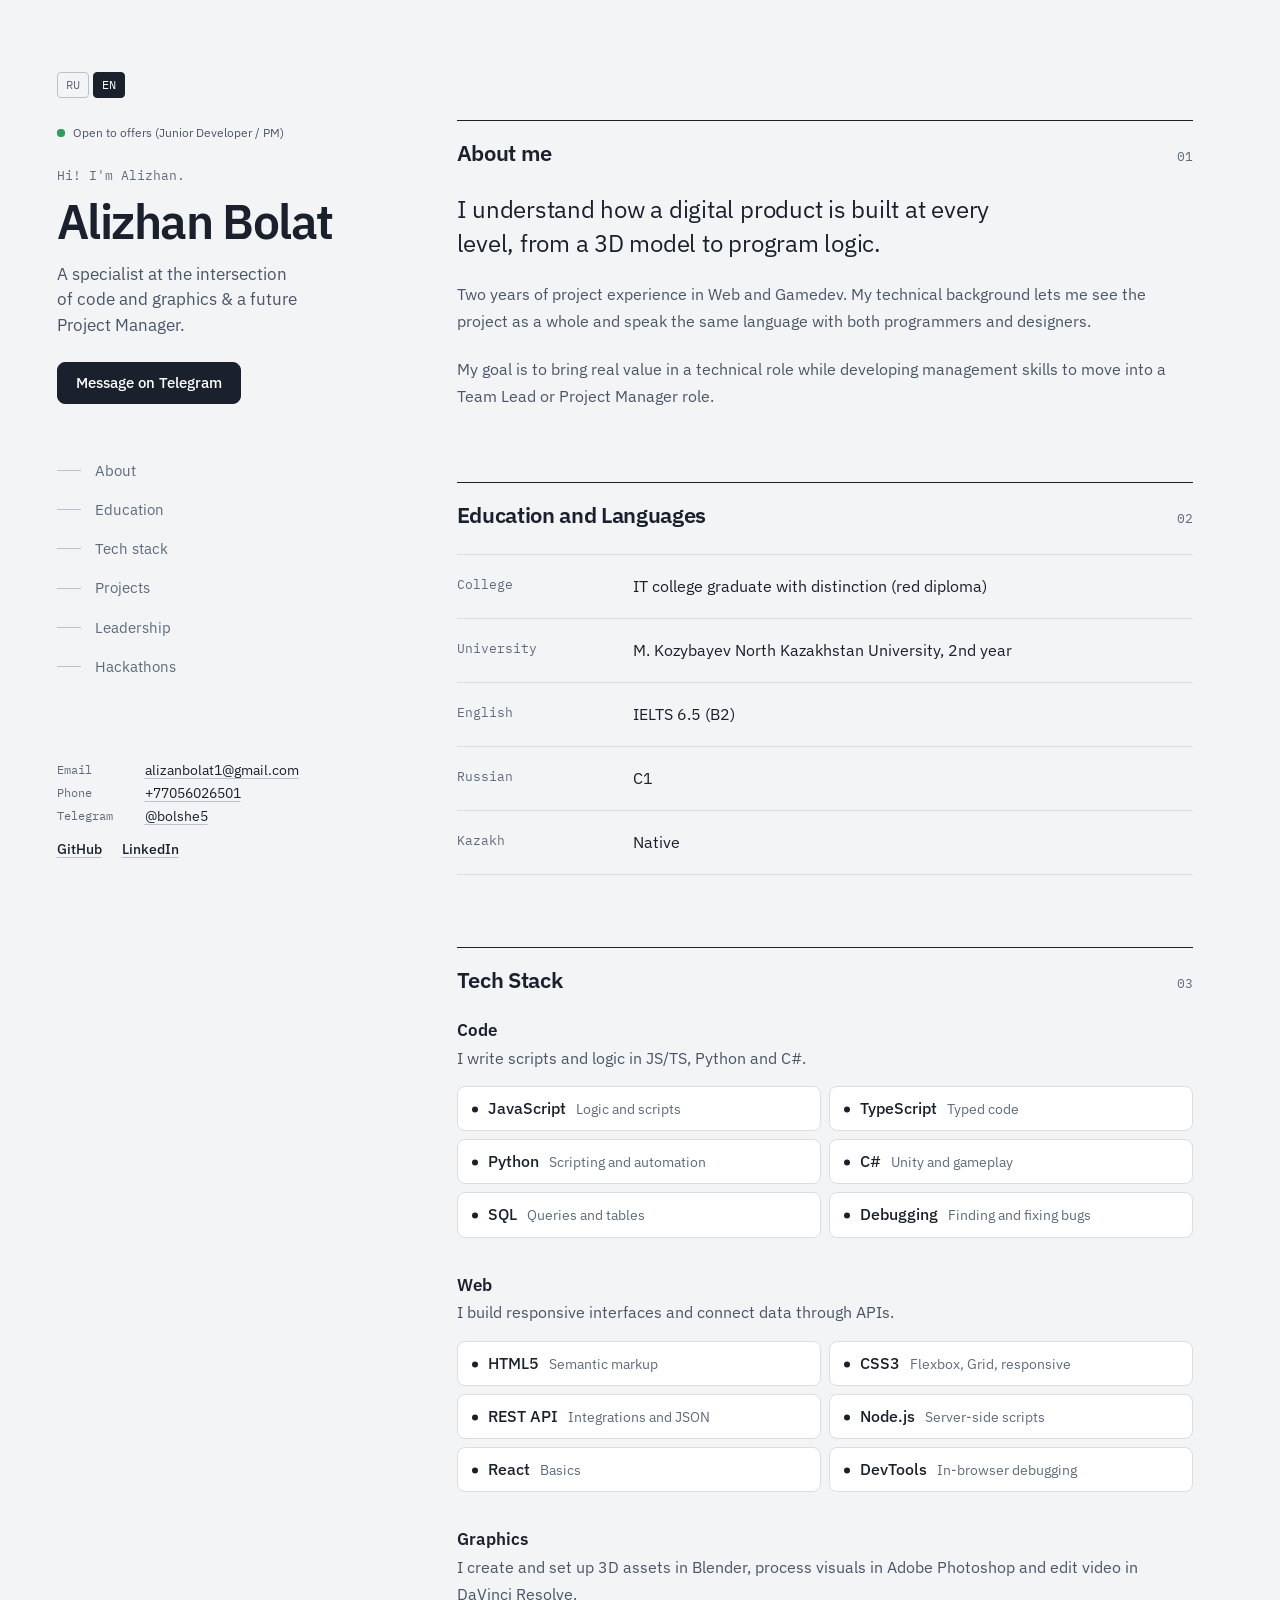
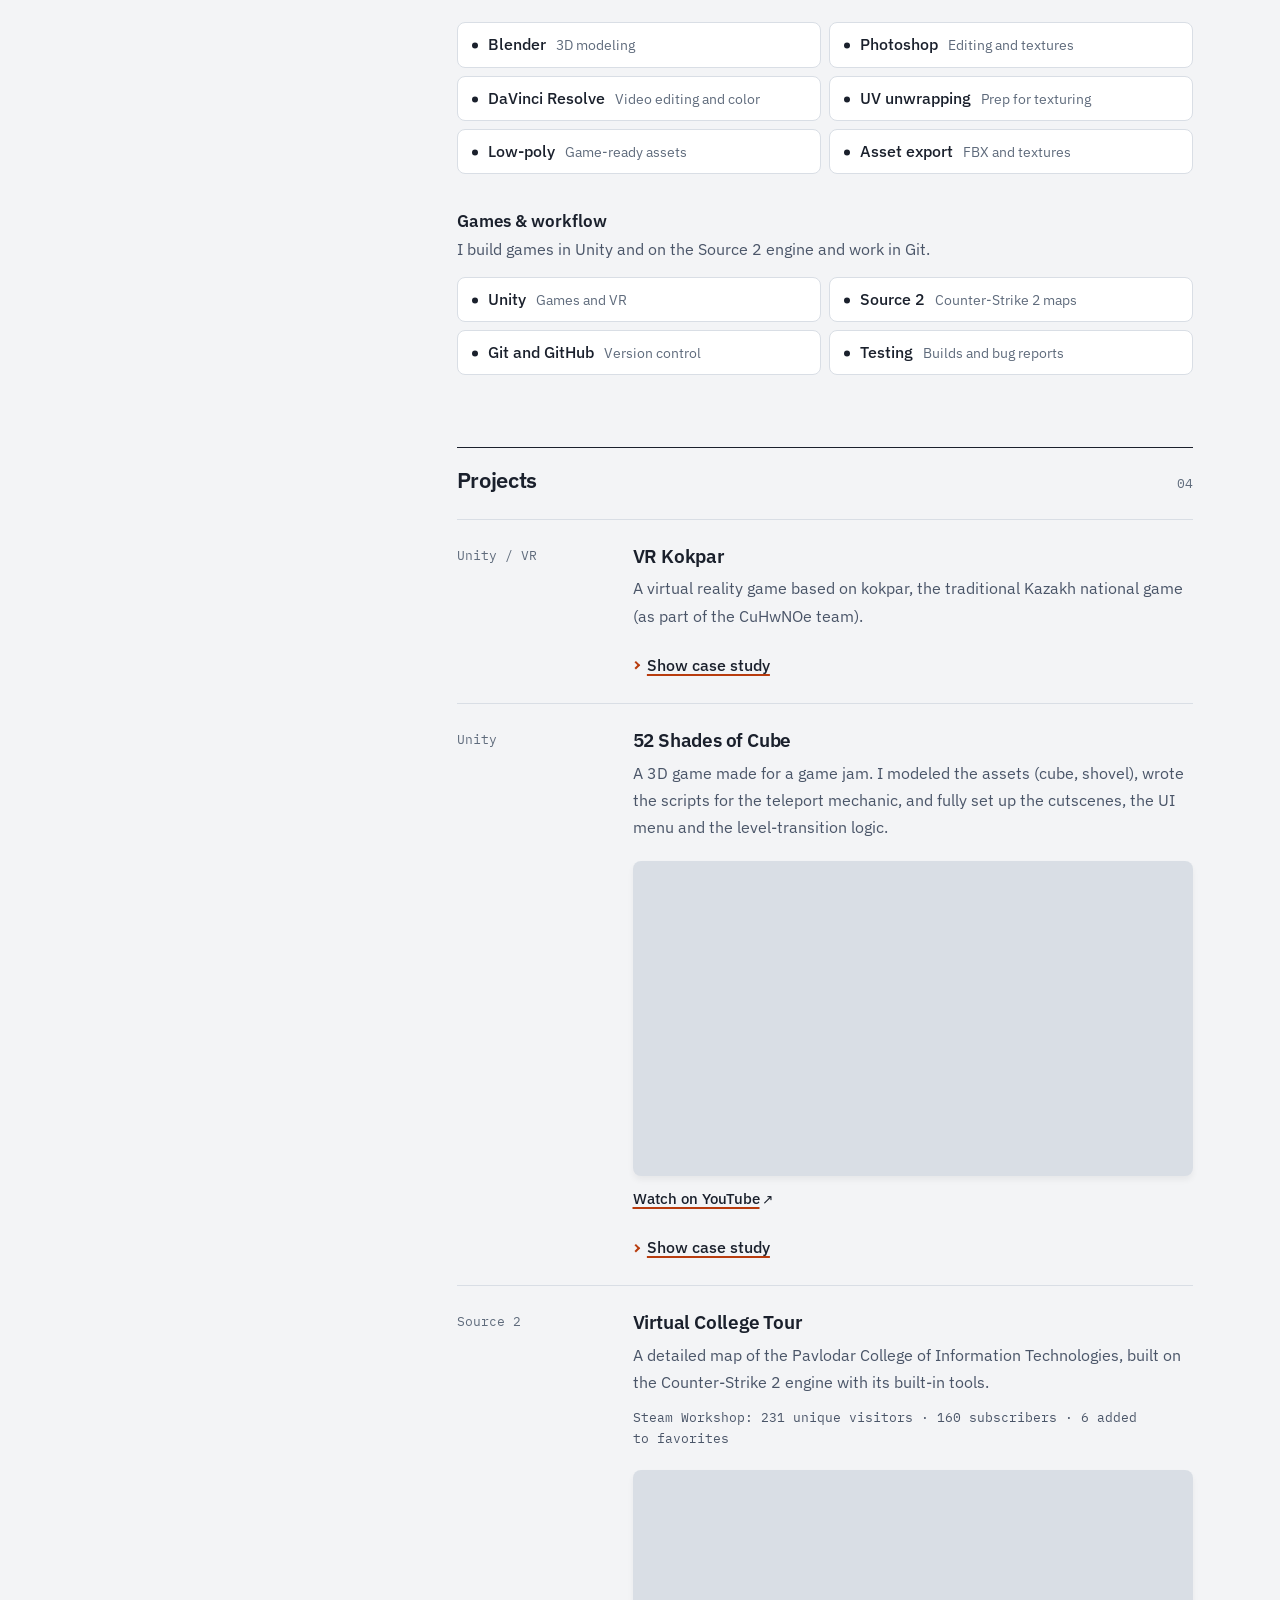
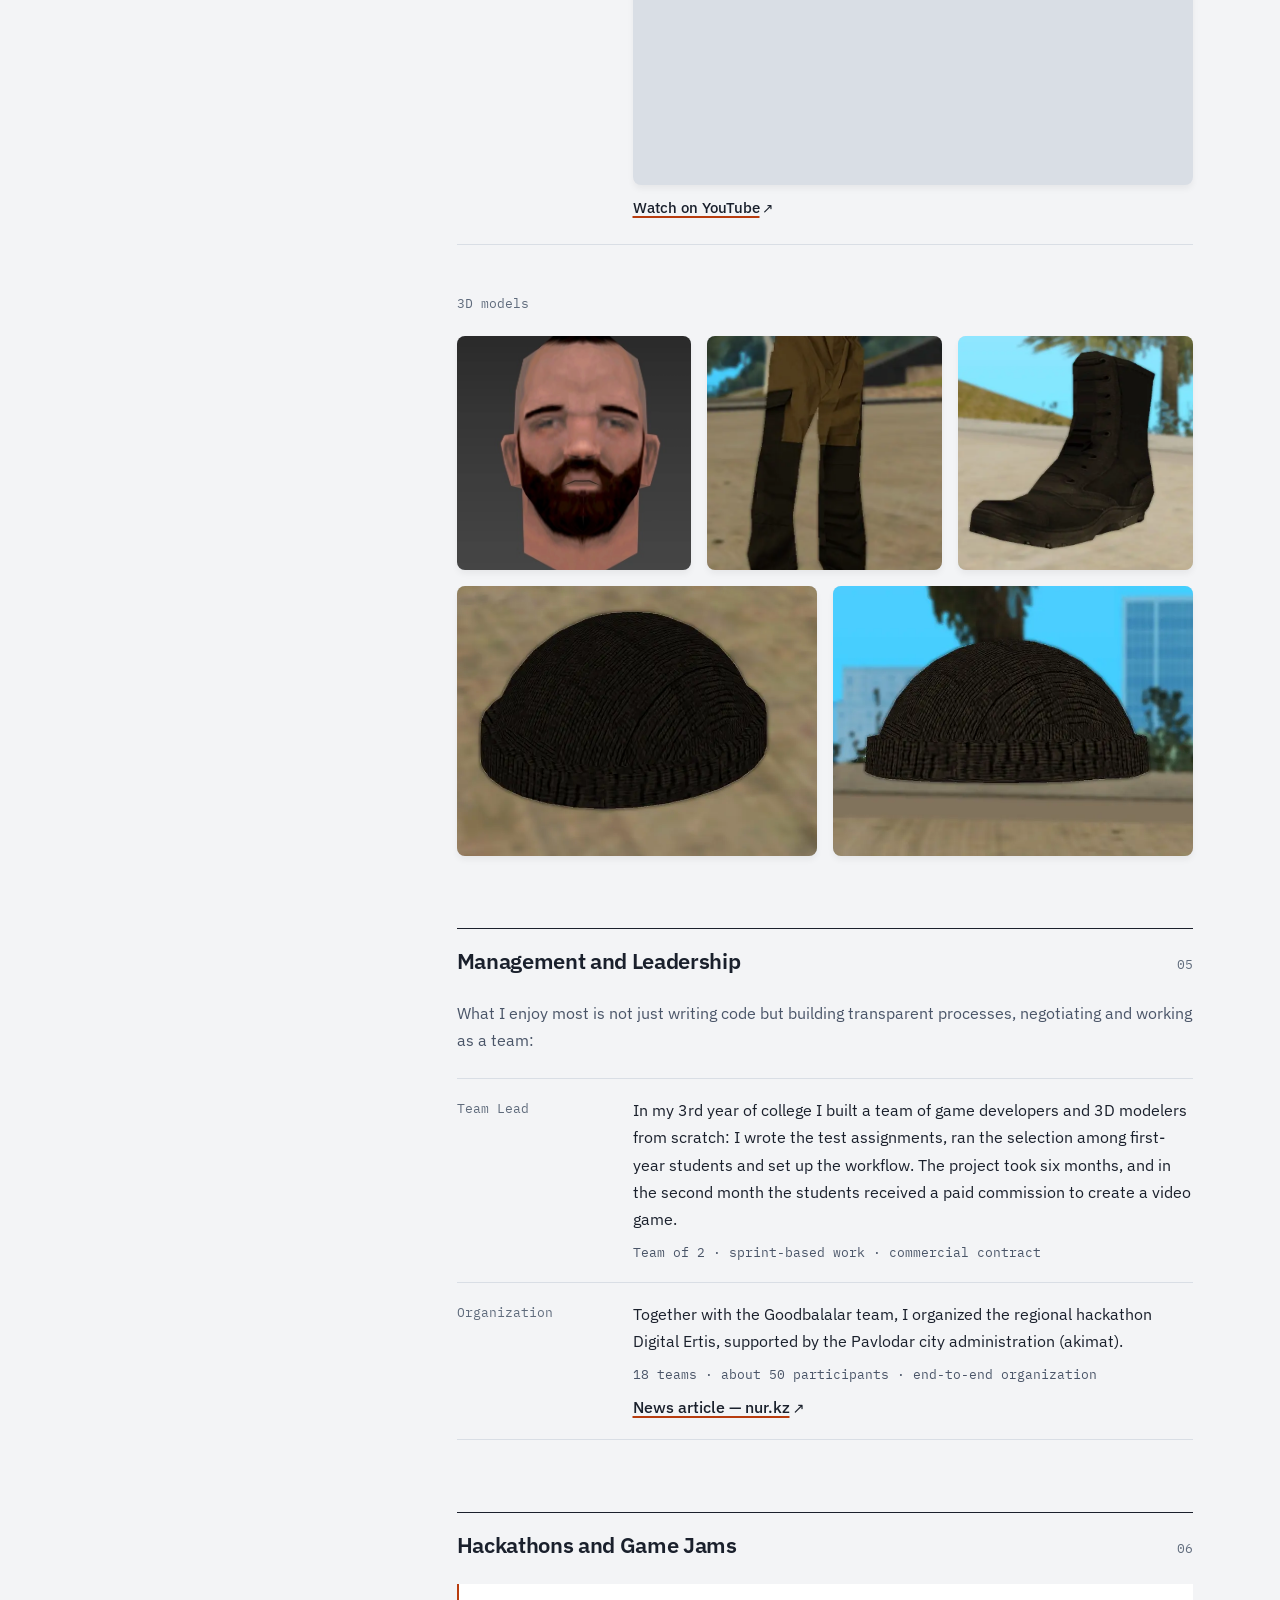
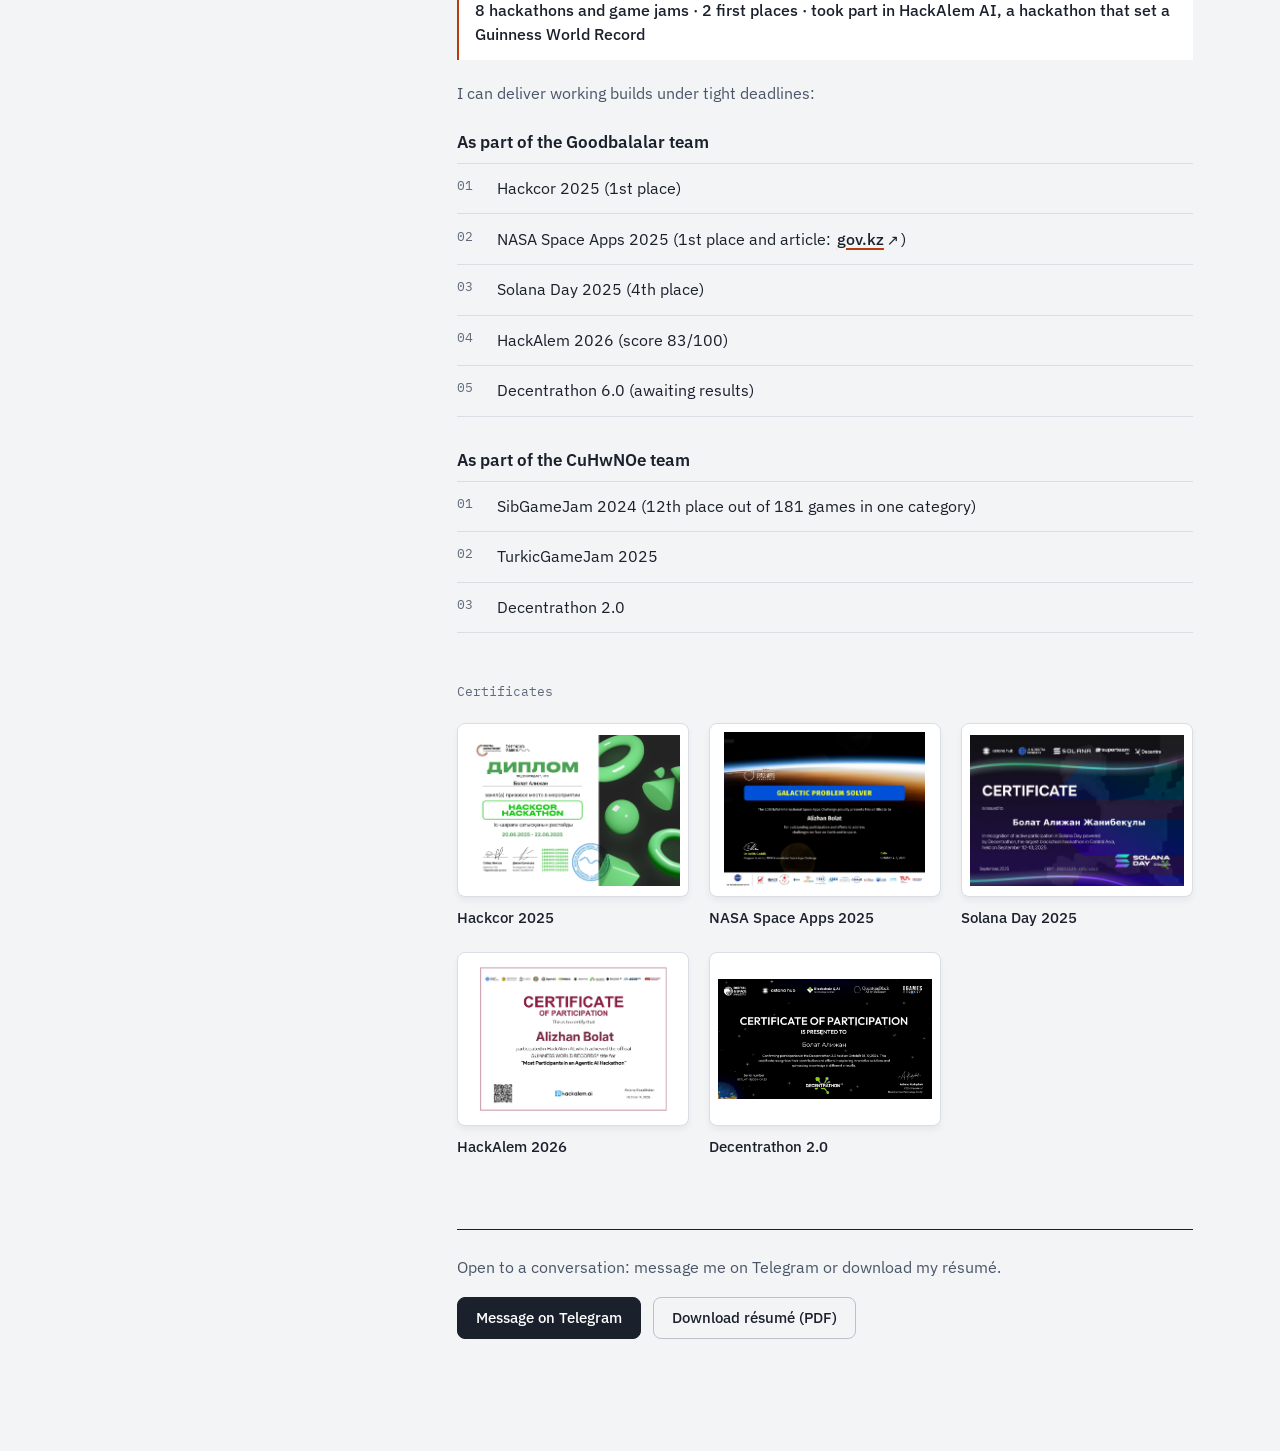
==== en/index.html @ 64586a0c "added english translation" ====
<!DOCTYPE html>
<html lang="en">
<head>
  <meta charset="utf-8">
  <meta name="viewport" content="width=device-width, initial-scale=1">
  <title>Alizhan Bolat — Portfolio</title>
  <meta name="description" content="Alizhan Bolat — a specialist at the intersection of code and graphics and a future Project Manager. Projects, hackathons, game jams and certificates.">
  <meta name="theme-color" content="#f3f4f6">
  <link rel="canonical" href="https://portfolio-bay-theta-29.vercel.app/en/">
  <link rel="alternate" hreflang="ru" href="https://portfolio-bay-theta-29.vercel.app/">
  <link rel="alternate" hreflang="en" href="https://portfolio-bay-theta-29.vercel.app/en/">
  <link rel="alternate" hreflang="x-default" href="https://portfolio-bay-theta-29.vercel.app/">

  <meta property="og:type" content="website">
  <meta property="og:locale" content="en_US">
  <meta property="og:locale:alternate" content="ru_RU">
  <meta property="og:url" content="https://portfolio-bay-theta-29.vercel.app/en/">
  <meta property="og:title" content="Alizhan Bolat — Portfolio">
  <meta property="og:description" content="A specialist at the intersection of code and graphics and a future Project Manager. Projects, hackathons, game jams.">
  <meta property="og:image" content="https://portfolio-bay-theta-29.vercel.app/og-en.png">
  <meta property="og:image:width" content="1200">
  <meta property="og:image:height" content="630">
  <meta property="og:image:alt" content="Alizhan Bolat — specialist at the intersection of code and graphics">
  <meta name="twitter:card" content="summary_large_image">
  <link rel="icon" href="../favicon.svg" type="image/svg+xml">
  <link rel="stylesheet" href="../vendor/glightbox.min.css">
  <link rel="stylesheet" href="../style.css">
</head>

<body>
  <a class="skip-link" href="#main">Skip to content</a>

  <div class="layout">
    <header class="side">
      <div class="side__top">
        <nav class="lang" aria-label="Язык / Language"><a href="../index.html" hreflang="ru" lang="ru">RU</a><a href="./index.html" hreflang="en" lang="en" aria-current="true">EN</a></nav>
        <p class="status"><span class="status__dot" aria-hidden="true"></span>Open to offers (Junior Developer / PM)</p>
        <p class="side__greeting">Hi! I'm Alizhan.</p>
        <h1 class="side__name">Alizhan Bolat</h1>
        <p class="side__role">A specialist at the intersection of code and graphics &amp; a future Project Manager.</p>
        <a class="btn side__cta" href="https://t.me/bolshe5" target="_blank" rel="noopener noreferrer">Message on Telegram</a>

        <nav class="nav" aria-label="Sections">
          <ul>
            <li><a href="#about">About</a></li>
            <li><a href="#education">Education</a></li>
            <li><a href="#skills">Tech stack</a></li>
            <li><a href="#projects">Projects</a></li>
            <li><a href="#leadership">Leadership</a></li>
            <li><a href="#events">Hackathons</a></li>
          </ul>
        </nav>
      </div>

      <address class="contacts">
        <p><span>Email</span><a href="mailto:alizanbolat1@gmail.com">alizanbolat1@gmail.com</a></p>
        <p><span>Phone</span><a href="tel:+77056026501">+77056026501</a></p>
        <p><span>Telegram</span><a href="https://t.me/bolshe5" target="_blank" rel="noopener noreferrer">@bolshe5</a></p>
        <p class="contacts__social"><a href="https://github.com/alizhan-bolat" target="_blank" rel="noopener noreferrer">GitHub</a><a href="https://www.linkedin.com/in/alizhan-bolat-077884333/" target="_blank" rel="noopener noreferrer">LinkedIn</a></p>
      </address>
    </header>

    <main class="main" id="main">

      <section class="section" id="about" aria-labelledby="about-title">
        <h2 class="section__title" id="about-title"><span>About me</span><span class="idx">01</span></h2>
        <p class="lead">I understand how a digital product is built at every level, from a 3D model to program logic.</p>
        <p class="prose">Two years of project experience in Web and Gamedev. My technical background lets me see the project as a whole and speak the same language with both programmers and designers.</p>
        <p class="prose">My goal is to bring real value in a technical role while developing management skills to move into a Team Lead or Project Manager role.</p>
      </section>

      <section class="section" id="education" aria-labelledby="education-title">
        <h2 class="section__title" id="education-title"><span>Education and Languages</span><span class="idx">02</span></h2>
        <dl class="facts">
          <div class="facts__row"><dt>College</dt><dd>IT college graduate with distinction (red diploma)</dd></div>
          <div class="facts__row"><dt>University</dt><dd>M. Kozybayev North Kazakhstan University, 2nd year</dd></div>
          <div class="facts__row"><dt>English</dt><dd>IELTS 6.5 (B2)</dd></div>
          <div class="facts__row"><dt>Russian</dt><dd>C1</dd></div>
          <div class="facts__row"><dt>Kazakh</dt><dd>Native</dd></div>
        </dl>
      </section>

      <section class="section" id="skills" aria-labelledby="skills-title">
        <h2 class="section__title" id="skills-title"><span>Tech Stack</span><span class="idx">03</span></h2>
        <div class="stack">
          <h3 class="stack__title">Code</h3>
          <p class="stack__summary">I write scripts and logic in JS/TS, Python and C#.</p>
          <ul class="stack__grid">
            <li><b>JavaScript</b><span>Logic and scripts</span></li>
            <li><b>TypeScript</b><span>Typed code</span></li>
            <li><b>Python</b><span>Scripting and automation</span></li>
            <li><b>C#</b><span>Unity and gameplay</span></li>
            <li><b>SQL</b><span>Queries and tables</span></li>
            <li><b>Debugging</b><span>Finding and fixing bugs</span></li>
          </ul>
        </div>
        <div class="stack">
          <h3 class="stack__title">Web</h3>
          <p class="stack__summary">I build responsive interfaces and connect data through APIs.</p>
          <ul class="stack__grid">
            <li><b>HTML5</b><span>Semantic markup</span></li>
            <li><b>CSS3</b><span>Flexbox, Grid, responsive</span></li>
            <li><b>REST API</b><span>Integrations and JSON</span></li>
            <li><b>Node.js</b><span>Server-side scripts</span></li>
            <li><b>React</b><span>Basics</span></li>
            <li><b>DevTools</b><span>In-browser debugging</span></li>
          </ul>
        </div>
        <div class="stack">
          <h3 class="stack__title">Graphics</h3>
          <p class="stack__summary">I create and set up 3D assets in Blender, process visuals in Adobe Photoshop and edit video in DaVinci Resolve.</p>
          <ul class="stack__grid">
            <li><b>Blender</b><span>3D modeling</span></li>
            <li><b>Photoshop</b><span>Editing and textures</span></li>
            <li><b>DaVinci Resolve</b><span>Video editing and color</span></li>
            <li><b>UV unwrapping</b><span>Prep for texturing</span></li>
            <li><b>Low-poly</b><span>Game-ready assets</span></li>
            <li><b>Asset export</b><span>FBX and textures</span></li>
          </ul>
        </div>
        <div class="stack">
          <h3 class="stack__title">Games &amp; workflow</h3>
          <p class="stack__summary">I build games in Unity and on the Source 2 engine and work in Git.</p>
          <ul class="stack__grid">
            <li><b>Unity</b><span>Games and VR</span></li>
            <li><b>Source 2</b><span>Counter-Strike 2 maps</span></li>
            <li><b>Git and GitHub</b><span>Version control</span></li>
            <li><b>Testing</b><span>Builds and bug reports</span></li>
          </ul>
        </div>
      </section>

      <section class="section" id="projects" aria-labelledby="projects-title">
        <h2 class="section__title" id="projects-title"><span>Projects</span><span class="idx">04</span></h2>
        <article class="project">
          <p class="project__meta">Unity / VR</p>
          <div class="project__body">
            <h3>VR Kokpar</h3>
            <p>A virtual reality game based on kokpar, the traditional Kazakh national game (as part of the CuHwNOe team).</p>
          <details class="case">
            <summary><span class="case__open">Show case study</span><span class="case__close">Hide case study</span></summary>
            <dl class="case__list">
            <div><dt>Task</dt><dd>Build a national game for VR headsets in one month, in time for the Nauryz holiday, to be presented to the regional governor (akim).</dd></div>
            <div><dt>My role</dt><dd>Modeling the horse and the player, animating objects, player controls, bug fixing.</dd></div>
            <div><dt>Stack</dt><dd>Unity, C#, Blender.</dd></div>
            <div><dt>Result</dt><dd>I gained new experience in modeling and animating animals. I completed my assigned tasks within two weeks and spent the remaining time fixing bugs and learning the VR engine.</dd></div>
            </dl>
          </details>
          </div>
        </article>
        <article class="project">
          <p class="project__meta">Unity</p>
          <div class="project__body">
            <h3>52 Shades of Cube</h3>
            <p>A 3D game made for a game jam. I modeled the assets (cube, shovel), wrote the scripts for the teleport mechanic, and fully set up the cutscenes, the UI menu and the level-transition logic.</p>
              <figure class="video">
                <div class="video__frame">
                  <iframe src="https://www.youtube.com/embed/7l_SUHpqm5k?rel=0&amp;modestbranding=1" title="52 Shades of Cube — project video" loading="lazy"
                          allow="accelerometer; encrypted-media; gyroscope; picture-in-picture"
                          referrerpolicy="strict-origin-when-cross-origin" allowfullscreen></iframe>
                  <div class="video__poster" aria-hidden="true"></div>
                </div>
                <figcaption><a class="ext" href="https://youtu.be/7l_SUHpqm5k" target="_blank" rel="noopener noreferrer">Watch on YouTube</a></figcaption>
              </figure>
          <details class="case">
            <summary><span class="case__open">Show case study</span><span class="case__close">Hide case study</span></summary>
            <dl class="case__list">
            <div><dt>Task</dt><dd>Make a game on the theme “Space” within 72 hours.</dd></div>
            <div><dt>My role</dt><dd>3D modeling, building the main menu, and implementing the level-transition mechanic.</dd></div>
            <div><dt>Stack</dt><dd>Unity, C#, Blender.</dd></div>
            <div><dt>Result</dt><dd>In 3 days we built an engaging puzzle game. All tasks were completed and the feedback was only positive.<span class="case__link"><a class="ext" href="https://itch.io/jam/sibgamejam-may-2024/rate/2701748" target="_blank" rel="noopener noreferrer">Game page on itch.io</a></span></dd></div>
            </dl>
          </details>
          </div>
        </article>
        <article class="project">
          <p class="project__meta">Source 2</p>
          <div class="project__body">
            <h3>Virtual College Tour</h3>
            <p>A detailed map of the Pavlodar College of Information Technologies, built on the Counter-Strike 2 engine with its built-in tools.</p>
            <p class="project__stat">Steam Workshop: 231 unique visitors · 160 subscribers · 6 added to favorites</p>
              <figure class="video">
                <div class="video__frame">
                  <iframe src="https://www.youtube.com/embed/lyVJgYj2Lig?rel=0&amp;modestbranding=1" title="Virtual College Tour — project video" loading="lazy"
                          allow="accelerometer; encrypted-media; gyroscope; picture-in-picture"
                          referrerpolicy="strict-origin-when-cross-origin" allowfullscreen></iframe>
                  <div class="video__poster" aria-hidden="true"></div>
                </div>
                <figcaption><a class="ext" href="https://youtu.be/lyVJgYj2Lig" target="_blank" rel="noopener noreferrer">Watch on YouTube</a></figcaption>
              </figure>
          </div>
        </article>

        <h3 class="subhead print-hide">3D models</h3>
        <ul class="gallery print-hide">
          <li class="gallery__item">
            <a class="glightbox" href="../images/screen1.webp" data-gallery="models" data-type="image"><img src="../images/screen1.webp" width="501" height="610" loading="lazy" decoding="async" alt="3D model: a bearded male head"></a>
          </li>
          <li class="gallery__item">
            <a class="glightbox" href="../images/screen2.webp" data-gallery="models" data-type="image"><img src="../images/screen2.webp" width="497" height="645" loading="lazy" decoding="async" alt="3D model: cargo trousers in brown and dark colors"></a>
          </li>
          <li class="gallery__item">
            <a class="glightbox" href="../images/screen3.webp" data-gallery="models" data-type="image"><img src="../images/screen3.webp" width="679" height="617" loading="lazy" decoding="async" alt="3D model: a tall lace-up boot"></a>
          </li>
          <li class="gallery__item">
            <a class="glightbox" href="../images/screen4.webp" data-gallery="models" data-type="image"><img src="../images/screen4.webp" width="764" height="535" loading="lazy" decoding="async" alt="3D model: a knitted cap, angled top view"></a>
          </li>
          <li class="gallery__item">
            <a class="glightbox" href="../images/screen5.webp" data-gallery="models" data-type="image"><img src="../images/screen5.webp" width="687" height="510" loading="lazy" decoding="async" alt="3D model: a knitted cap, front view"></a>
          </li>
        </ul>
      </section>

      <section class="section" id="leadership" aria-labelledby="leadership-title">
        <h2 class="section__title" id="leadership-title"><span>Management and Leadership</span><span class="idx">05</span></h2>
        <p class="prose prose--lead">What I enjoy most is not just writing code but building transparent processes, negotiating and working as a team:</p>
        <dl class="facts">
          <div class="facts__row"><dt>Team Lead</dt><dd>In my 3rd year of college I built a team of game developers and 3D modelers from scratch: I wrote the test assignments, ran the selection among first-year students and set up the workflow. The project took six months, and in the second month the students received a paid commission to create a video game.<span class="facts__stat">Team of 2 · sprint-based work · commercial contract</span></dd></div>
          <div class="facts__row"><dt>Organization</dt><dd>Together with the Goodbalalar team, I organized the regional hackathon Digital Ertis, supported by the Pavlodar city administration (akimat).<span class="facts__stat">18 teams · about 50 participants · end-to-end organization</span><span class="facts__link"><a class="ext" href="https://www.nur.kz/technologies/software/2332059-v-pavlodare-proshel-pervyy-gorodskoy-hakaton-digital-ertis/" target="_blank" rel="noopener noreferrer">News article — nur.kz</a></span></dd></div>
        </dl>
      </section>

      <section class="section" id="events" aria-labelledby="events-title">
        <h2 class="section__title" id="events-title"><span>Hackathons and Game Jams</span><span class="idx">06</span></h2>
        <p class="highlight">8 hackathons and game jams · 2 first places · took part in HackAlem AI, a hackathon that set a Guinness World Record</p>
        <p class="prose prose--lead">I can deliver working builds under tight deadlines:</p>
        <div class="group">
          <h3 class="group__title">As part of the Goodbalalar team</h3>
          <ol class="rows" role="list">
            <li>Hackcor 2025 (1st place)</li>
            <li>NASA Space Apps 2025 (1st place and article: <a class="ext" href="https://www.gov.kz/org/pavlodar-edu/press/news/details/1082759?lang=ru" target="_blank" rel="noopener noreferrer">gov.kz</a>)</li>
            <li>Solana Day 2025 (4th place)</li>
            <li>HackAlem 2026 (score 83/100)</li>
            <li>Decentrathon 6.0 (awaiting results)</li>
          </ol>
        </div>
        <div class="group">
          <h3 class="group__title">As part of the CuHwNOe team</h3>
          <ol class="rows" role="list">
            <li>SibGameJam 2024 (12th place out of 181 games in one category)</li>
            <li>TurkicGameJam 2025</li>
            <li>Decentrathon 2.0</li>
          </ol>
        </div>

        <h3 class="subhead print-hide">Certificates</h3>
        <ul class="certs print-hide">
          <li>
            <a class="cert glightbox" href="../certificates/hackcor-2025.webp" data-gallery="certs" data-type="image" data-title="Hackcor 2025" data-description='<a href="../certificates/hackcor-2025.pdf" target="_blank" rel="noopener">Open PDF</a>'>
              <img class="cert__thumb" src="../certificates/hackcor-2025.webp" width="1754" height="1240" loading="lazy" decoding="async" alt="Certificate: Hackcor 2025">
              <span class="cert__title">Hackcor 2025</span>
            </a>
          </li>
          <li>
            <a class="cert glightbox" href="../certificates/nasa-space-apps-2025.webp" data-gallery="certs" data-type="image" data-title="NASA Space Apps 2025" data-description='<a href="../certificates/nasa-space-apps-2025.pdf" target="_blank" rel="noopener">Open PDF</a>'>
              <img class="cert__thumb" src="../certificates/nasa-space-apps-2025.webp" width="1650" height="1275" loading="lazy" decoding="async" alt="Certificate: NASA Space Apps 2025">
              <span class="cert__title">NASA Space Apps 2025</span>
            </a>
          </li>
          <li>
            <a class="cert glightbox" href="../certificates/solana-day-2025.webp" data-gallery="certs" data-type="image" data-title="Solana Day 2025" data-description='<a href="../certificates/solana-day-2025.pdf" target="_blank" rel="noopener">Open PDF</a>'>
              <img class="cert__thumb" src="../certificates/solana-day-2025.webp" width="1754" height="1240" loading="lazy" decoding="async" alt="Certificate: Solana Day 2025">
              <span class="cert__title">Solana Day 2025</span>
            </a>
          </li>
          <li>
            <a class="cert glightbox" href="../certificates/hackalem-2026.webp" data-gallery="certs" data-type="image" data-title="HackAlem 2026" data-description='<a href="../certificates/hackalem-2026.pdf" target="_blank" rel="noopener">Open PDF</a>'>
              <img class="cert__thumb" src="../certificates/hackalem-2026.webp" width="1754" height="1356" loading="lazy" decoding="async" alt="Certificate: HackAlem 2026">
              <span class="cert__title">HackAlem 2026</span>
            </a>
          </li>
          <li>
            <a class="cert glightbox" href="../certificates/decentrathon-2-0.webp" data-gallery="certs" data-type="image" data-title="Decentrathon 2.0" data-description='<a href="../certificates/decentrathon-2-0.pdf" target="_blank" rel="noopener">Open PDF</a>'>
              <img class="cert__thumb" src="../certificates/decentrathon-2-0.webp" width="1500" height="844" loading="lazy" decoding="async" alt="Certificate: Decentrathon 2.0">
              <span class="cert__title">Decentrathon 2.0</span>
            </a>
          </li>
        </ul>
      </section>

      <footer class="footer">
        <p class="footer__text">Open to a conversation: message me on Telegram or download my résumé.</p>
        <div class="footer__actions">
          <a class="btn" href="https://t.me/bolshe5" target="_blank" rel="noopener noreferrer">Message on Telegram</a>
          <a class="btn btn--ghost" href="../Alizhan_Bolat_CV_EN.pdf" download="Alizhan_Bolat_CV_EN.pdf">Download résumé (PDF)</a>
        </div>
      </footer>
    </main>
  </div>
  <script src="../vendor/glightbox.min.js"></script>
  <script src="../js/main.js"></script>
</body>
</html>
---- style.css ----
/* ibm-plex-sans-latin-400-normal */
@font-face {
  font-family: 'IBM Plex Sans';
  font-style: normal;
  font-display: swap;
  font-weight: 400;
  src: url(./fonts/ibm-plex-sans-latin-400-normal.woff2) format('woff2');
  unicode-range: U+0000-00FF,U+0131,U+0152-0153,U+02BB-02BC,U+02C6,U+02DA,U+02DC,U+0304,U+0308,U+0329,U+2000-206F,U+20AC,U+2122,U+2191,U+2193,U+2212,U+2215,U+FEFF,U+FFFD;
}
/* ibm-plex-sans-cyrillic-400-normal */
@font-face {
  font-family: 'IBM Plex Sans';
  font-style: normal;
  font-display: swap;
  font-weight: 400;
  src: url(./fonts/ibm-plex-sans-cyrillic-400-normal.woff2) format('woff2');
  unicode-range: U+0301,U+0400-045F,U+0490-0491,U+04B0-04B1,U+2116;
}
/* ibm-plex-sans-latin-500-normal */
@font-face {
  font-family: 'IBM Plex Sans';
  font-style: normal;
  font-display: swap;
  font-weight: 500;
  src: url(./fonts/ibm-plex-sans-latin-500-normal.woff2) format('woff2');
  unicode-range: U+0000-00FF,U+0131,U+0152-0153,U+02BB-02BC,U+02C6,U+02DA,U+02DC,U+0304,U+0308,U+0329,U+2000-206F,U+20AC,U+2122,U+2191,U+2193,U+2212,U+2215,U+FEFF,U+FFFD;
}
/* ibm-plex-sans-cyrillic-500-normal */
@font-face {
  font-family: 'IBM Plex Sans';
  font-style: normal;
  font-display: swap;
  font-weight: 500;
  src: url(./fonts/ibm-plex-sans-cyrillic-500-normal.woff2) format('woff2');
  unicode-range: U+0301,U+0400-045F,U+0490-0491,U+04B0-04B1,U+2116;
}
/* ibm-plex-sans-latin-600-normal */
@font-face {
  font-family: 'IBM Plex Sans';
  font-style: normal;
  font-display: swap;
  font-weight: 600;
  src: url(./fonts/ibm-plex-sans-latin-600-normal.woff2) format('woff2');
  unicode-range: U+0000-00FF,U+0131,U+0152-0153,U+02BB-02BC,U+02C6,U+02DA,U+02DC,U+0304,U+0308,U+0329,U+2000-206F,U+20AC,U+2122,U+2191,U+2193,U+2212,U+2215,U+FEFF,U+FFFD;
}
/* ibm-plex-sans-cyrillic-600-normal */
@font-face {
  font-family: 'IBM Plex Sans';
  font-style: normal;
  font-display: swap;
  font-weight: 600;
  src: url(./fonts/ibm-plex-sans-cyrillic-600-normal.woff2) format('woff2');
  unicode-range: U+0301,U+0400-045F,U+0490-0491,U+04B0-04B1,U+2116;
}
/* ibm-plex-mono-latin-400-normal */
@font-face {
  font-family: 'IBM Plex Mono';
  font-style: normal;
  font-display: swap;
  font-weight: 400;
  src: url(./fonts/ibm-plex-mono-latin-400-normal.woff2) format('woff2');
  unicode-range: U+0000-00FF,U+0131,U+0152-0153,U+02BB-02BC,U+02C6,U+02DA,U+02DC,U+0304,U+0308,U+0329,U+2000-206F,U+20AC,U+2122,U+2191,U+2193,U+2212,U+2215,U+FEFF,U+FFFD;
}
/* ibm-plex-mono-cyrillic-400-normal */
@font-face {
  font-family: 'IBM Plex Mono';
  font-style: normal;
  font-display: swap;
  font-weight: 400;
  src: url(./fonts/ibm-plex-mono-cyrillic-400-normal.woff2) format('woff2');
  unicode-range: U+0301,U+0400-045F,U+0490-0491,U+04B0-04B1,U+2116;
}

/* ==========================================================================
   Портфолио — Алижан Болат
   1 Токены · 2 Reset · 3 База · 4 Каркас и сайдбар · 5 Секции · 6 Стек
   7 Проекты · 8 Галерея · 9 Хакатоны и сертификаты · 10 Лайтбокс (GLightbox) · 11 Доступность · 12 Статус, кнопки, кейсы, подвал · 13 Печать
   ========================================================================== */

/* 1. Токены */
:root {
  color-scheme: light;

  --bg: #f3f4f6;
  --surface: #ffffff;
  --text: #1a202c;
  --text-2: #4a5568;
  --text-3: #5f6b7c;
  --line: #d9dee5;
  --line-strong: #b9c1cc;
  --accent: #b83c0e;

  --sans: "IBM Plex Sans", system-ui, -apple-system, "Segoe UI", Roboto, Arial, sans-serif;
  --mono: "IBM Plex Mono", ui-monospace, "SF Mono", Menlo, Consolas, monospace;

  --radius: 8px;
  --shadow: 0 4px 6px rgba(0, 0, 0, 0.05);
  --gutter: clamp(1.25rem, 5vw, 3rem);
}

/* 2. Reset */
*, *::before, *::after { box-sizing: border-box; }
* { margin: 0; }
ul, ol, dl, dd { padding: 0; }
ul, ol { list-style: none; }
img, iframe { display: block; max-width: 100%; }
button { font: inherit; color: inherit; }

/* 3. База */
html { scroll-behavior: smooth; scroll-padding-top: 2rem; scrollbar-gutter: stable; -webkit-text-size-adjust: 100%; }

body {
  font-family: var(--sans);
  font-size: 1rem;
  line-height: 1.7;
  color: var(--text);
  background: var(--bg);
  -webkit-font-smoothing: antialiased;
}

h1, h2, h3 { text-wrap: balance; }
p { text-wrap: pretty; }

a {
  color: inherit;
  text-decoration: underline;
  text-decoration-color: var(--line-strong);
  text-decoration-thickness: 1px;
  text-underline-offset: 0.22em;
  transition: color 0.15s ease, text-decoration-color 0.15s ease;
}
a:hover { color: var(--accent); text-decoration-color: currentColor; }

::selection { background: rgba(184, 60, 14, 0.18); }

/* Ссылки на статьи и видео: заметные, без «плашек» */
.ext {
  font-weight: 500;
  text-decoration-color: var(--accent);
  text-decoration-thickness: 2px;
  text-underline-offset: 0.2em;
}
.ext::after {
  content: "\2197";
  content: "\2197" / "";
  display: inline-block;
  margin-left: 0.2em;
  font-size: 0.9em;
}
.rows .ext { margin-inline: 0.15em; }

/* 4. Каркас и сайдбар */
.layout { width: min(100%, 78rem); margin-inline: auto; padding-inline: var(--gutter); }

.side { padding-block: 3rem 1rem; }
.side__greeting { font-family: var(--mono); font-size: 0.8125rem; color: var(--text-3); }
.side__name {
  margin-top: 0.5rem;
  font-size: clamp(2.25rem, 1.5rem + 3vw, 3rem);
  font-weight: 600;
  line-height: 1.05;
  letter-spacing: -0.03em;
}
.side__role { max-width: 22rem; margin-top: 1rem; font-size: 1.0625rem; line-height: 1.5; color: var(--text-2); }

.nav { display: none; }

.contacts { margin-top: 1.75rem; font-style: normal; font-size: 0.875rem; line-height: 1.6; }
.contacts p { display: flex; gap: 0.75rem; }
.contacts span { flex: 0 0 4.75rem; font-family: var(--mono); font-size: 0.75rem; line-height: 1.9; color: var(--text-3); }
.contacts .contacts__social { gap: 1.25rem; margin-top: 0.625rem; }
.contacts__social a { font-weight: 500; }

@media (min-width: 64rem) {
  .layout { display: grid; grid-template-columns: 19rem minmax(0, 1fr); column-gap: 6rem; }

  .side {
    position: sticky;
    top: 0;
    display: flex;
    flex-direction: column;
    justify-content: space-between;
    height: 100svh;
    padding-block: 4.5rem 2.5rem;
  }
  .contacts { margin-top: 0; }

  .nav { display: block; margin-top: 3rem; }
  .nav ul { display: grid; gap: 0.25rem; }
  .nav a {
    display: inline-flex;
    align-items: center;
    gap: 0.875rem;
    padding-block: 0.25rem;
    font-size: 0.9375rem;
    color: var(--text-3);
    text-decoration: none;
  }
  .nav a::before {
    content: "";
    width: 1.5rem;
    height: 1px;
    background: var(--line-strong);
    transition: width 0.2s ease, background-color 0.2s ease;
  }
  .nav a:hover { color: var(--text); }
  .nav a:hover::before { width: 3rem; background: var(--text); }
}

/* 5. Секции */
.main { min-width: 0; max-width: 46rem; padding-block: 1rem 5rem; }
@media (min-width: 64rem) { .main { padding-block: 4.5rem 7rem; } }

.section { padding-top: 3rem; }
.section + .section { margin-top: 1.5rem; }

.section__title {
  display: flex;
  align-items: baseline;
  justify-content: space-between;
  gap: 1rem;
  margin-bottom: 1.5rem;
  padding-top: 1.125rem;
  border-top: 1px solid var(--text);
  font-size: 1.375rem;
  font-weight: 600;
  line-height: 1.3;
  letter-spacing: -0.015em;
}
.idx { font-family: var(--mono); font-size: 0.8125rem; font-weight: 400; color: var(--text-3); }

.lead { max-width: 36rem; font-size: clamp(1.25rem, 1.05rem + 0.8vw, 1.5rem); line-height: 1.45; letter-spacing: -0.01em; }
.prose { margin-top: 1.25rem; color: var(--text-2); }
.prose--lead { margin: 0 0 1.5rem; }

.facts { border-bottom: 1px solid var(--line); }
.facts__row { display: grid; gap: 0.25rem; padding-block: 1.125rem; border-top: 1px solid var(--line); }
.facts dt { font-family: var(--mono); font-size: 0.8125rem; line-height: 1.9; color: var(--text-3); }
.facts__link { display: block; margin-top: 0.5rem; }
@media (min-width: 40rem) {
  .facts__row { grid-template-columns: 9.5rem minmax(0, 1fr); column-gap: 1.5rem; }
}

.subhead { margin: 3rem 0 1.25rem; font-family: var(--mono); font-size: 0.8125rem; font-weight: 400; color: var(--text-3); }

/* 6. Технический стек: название + короткое описание */
.stack + .stack { margin-top: 2.25rem; }
.stack__title { font-size: 1.0625rem; font-weight: 600; line-height: 1.4; }
.stack__summary { margin: 0.125rem 0 0.875rem; color: var(--text-2); }

.stack__grid { display: grid; gap: 0.5rem; }
.stack__grid li {
  display: flex;
  align-items: baseline;
  gap: 0.625rem;
  min-width: 0;
  padding: 0.625rem 0.875rem;
  border: 1px solid var(--line);
  border-radius: var(--radius);
  background: var(--surface);
  line-height: 1.45;
}
.stack__grid li::before {
  content: "";
  flex: none;
  width: 0.375rem;
  height: 0.375rem;
  border-radius: 50%;
  background: var(--text);
  transform: translateY(-0.1em);
}
.stack__grid b { font-weight: 500; white-space: nowrap; }
.stack__grid span { min-width: 0; font-size: 0.875rem; color: var(--text-3); }
@media (min-width: 40rem) { .stack__grid { grid-template-columns: repeat(2, minmax(0, 1fr)); } }

/* 7. Проекты */
.project { display: grid; gap: 0.375rem; padding-block: 1.5rem; border-top: 1px solid var(--line); }
.project:last-of-type { border-bottom: 1px solid var(--line); }
.project__meta { font-family: var(--mono); font-size: 0.8125rem; line-height: 1.9; color: var(--text-3); }
.project__body h3 { font-size: 1.1875rem; font-weight: 600; line-height: 1.35; letter-spacing: -0.01em; }
.project__body p { margin-top: 0.375rem; color: var(--text-2); }
@media (min-width: 40rem) {
  .project { grid-template-columns: 9.5rem minmax(0, 1fr); column-gap: 1.5rem; }
}

.video { margin-top: 1.25rem; }
.video__frame {
  position: relative;
  aspect-ratio: 16 / 9;
  overflow: hidden;
  border-radius: var(--radius);
  background: var(--line);
  box-shadow: var(--shadow);
}
.video__frame iframe { position: absolute; inset: 0; width: 100%; height: 100%; border: 0; }
.video figcaption { margin-top: 0.625rem; font-size: 0.9375rem; }

/* 8. Галерея 3D-моделей: mobile first, на десктопе 3 + 2 */
.gallery { display: grid; grid-template-columns: repeat(2, minmax(0, 1fr)); gap: 0.75rem; }
.gallery__item { aspect-ratio: 1 / 1; overflow: hidden; border-radius: var(--radius); background: var(--line); box-shadow: var(--shadow); }
.gallery__item:nth-child(n + 3) { grid-column: 1 / -1; aspect-ratio: 4 / 3; }
.gallery__item a { display: block; width: 100%; height: 100%; cursor: zoom-in; }
.gallery__item img { width: 100%; height: 100%; object-fit: cover; border-radius: inherit; transition: transform 0.4s ease; }
.gallery__item a:hover img { transform: scale(1.025); }

@media (min-width: 40rem) {
  .gallery { grid-template-columns: repeat(6, minmax(0, 1fr)); gap: 1rem; }
  .gallery__item:nth-child(-n + 3) { grid-column: span 2; aspect-ratio: 1 / 1; }
  .gallery__item:nth-child(n + 4) { grid-column: span 3; aspect-ratio: 4 / 3; }
}

/* 9. Хакатоны и сертификаты */
.group + .group { margin-top: 2rem; }
.group__title { margin-bottom: 0.5rem; font-size: 1.0625rem; font-weight: 600; line-height: 1.4; }

.rows { counter-reset: row; border-bottom: 1px solid var(--line); }
.rows li { position: relative; padding: 0.7rem 0 0.7rem 2.5rem; border-top: 1px solid var(--line); counter-increment: row; }
.rows li::before {
  content: counter(row, decimal-leading-zero);
  position: absolute;
  left: 0;
  font-family: var(--mono);
  font-size: 0.8125rem;
  color: var(--text-3);
}

.certs { display: grid; grid-template-columns: repeat(auto-fill, minmax(min(100%, 13.5rem), 1fr)); gap: 1.5rem 1.25rem; }
.cert { display: block; text-decoration: none; cursor: zoom-in; }
.cert__thumb {
  width: 100%;
  height: auto; /* перебивает атрибут height, иначе aspect-ratio не сработает */
  aspect-ratio: 4 / 3;
  object-fit: contain;
  padding: 0.5rem;
  border: 1px solid var(--line);
  border-radius: var(--radius);
  background: var(--surface);
  box-shadow: var(--shadow);
  transition: border-color 0.15s ease;
}
.cert:hover .cert__thumb { border-color: var(--line-strong); }
.cert__title { display: block; margin-top: 0.625rem; font-size: 0.9375rem; font-weight: 500; line-height: 1.4; }
.cert:hover .cert__title { color: var(--accent); }

/* 10. Лайтбокс: GLightbox (MIT, лежит в /vendor), подгон под стиль сайта */
.goverlay { background: #12161d; }
.glightbox-container .gslide-title,
.glightbox-container .gslide-desc,
.glightbox-container .gdesc-inner { font-family: var(--sans) !important; }
.glightbox-clean .gslide-title { font-size: 1rem; font-weight: 600; }
.glightbox-clean .gslide-desc a { color: var(--text); font-weight: 500; text-decoration-color: var(--accent); text-decoration-thickness: 2px; }

/* 11. Доступность */
.skip-link {
  position: absolute;
  top: -4rem;
  left: 1rem;
  z-index: 10;
  padding: 0.5rem 0.875rem;
  border-radius: var(--radius);
  background: var(--text);
  color: var(--bg);
  font-size: 0.9rem;
  text-decoration: none;
}
.skip-link:focus { top: 1rem; color: var(--bg); }

:focus-visible { outline: 2px solid var(--accent); outline-offset: 3px; border-radius: 2px; }

@media (prefers-reduced-motion: reduce) {
  html { scroll-behavior: auto; }
  *, *::before, *::after { transition-duration: 0.01ms !important; }
}


/* 12. Статус, кнопки, кейсы, подвал */
.lang { display: flex; gap: 0.25rem; margin-bottom: 1.25rem; font-family: var(--mono); font-size: 0.75rem; line-height: 1; }
.lang a { padding: 0.375rem 0.5rem; border: 1px solid var(--line-strong); border-radius: 4px; color: var(--text-3); text-decoration: none; }
.lang a:hover { border-color: var(--text); color: var(--text); }
.lang a[aria-current] { border-color: var(--text); background: var(--text); color: #fff; pointer-events: none; }
.status { display: inline-flex; align-items: center; gap: 0.5rem; margin-bottom: 1.5rem; font-size: 0.75rem; line-height: 1.4; color: var(--text-2); }
.status__dot { position: relative; flex: none; width: 0.5rem; height: 0.5rem; border-radius: 50%; background: #2f9e5c; }
.status__dot::after {
  content: "";
  position: absolute;
  inset: 0;
  border-radius: 50%;
  background: inherit;
  opacity: 0.6;
  animation: pulse 2s ease-out infinite;
}
@keyframes pulse { to { transform: scale(3.2); opacity: 0; } }

.btn {
  display: inline-flex;
  align-items: center;
  padding: 0.625rem 1.125rem;
  border: 1px solid var(--text);
  border-radius: var(--radius);
  background: var(--text);
  color: #fff;
  font-size: 0.9375rem;
  font-weight: 500;
  line-height: 1.3;
  text-decoration: none;
  transition: background-color 0.15s ease, border-color 0.15s ease, color 0.15s ease;
}
.btn:hover { background: #2d3748; border-color: #2d3748; color: #fff; }
.btn--ghost { background: transparent; color: var(--text); border-color: var(--line-strong); }
.btn--ghost:hover { background: transparent; border-color: var(--text); color: var(--text); }
.side__cta { margin-top: 1.5rem; }

.facts__stat { display: block; margin-top: 0.625rem; font-family: var(--mono); font-size: 0.8125rem; line-height: 1.6; color: var(--text-2); }
.project__stat { font-family: var(--mono); font-size: 0.8125rem; line-height: 1.6; color: var(--text-2); }
.project__body .project__stat { margin-top: 0.75rem; }

.case { margin-top: 1.25rem; }
.case summary {
  display: inline-flex;
  align-items: center;
  gap: 0.5rem;
  font-weight: 500;
  cursor: pointer;
  list-style: none;
  text-decoration: underline;
  text-decoration-color: var(--accent);
  text-decoration-thickness: 2px;
  text-underline-offset: 0.2em;
}
.case summary::-webkit-details-marker { display: none; }
.case summary::before {
  content: "";
  width: 0.4rem;
  height: 0.4rem;
  border-right: 2px solid var(--accent);
  border-bottom: 2px solid var(--accent);
  transform: rotate(-45deg);
  transition: transform 0.2s ease;
}
.case[open] summary::before { transform: rotate(45deg); }
.case summary:hover { color: var(--accent); }
.case__close, .case[open] .case__open { display: none; }
.case[open] .case__close { display: inline; }
.case__list { margin-top: 1rem; border-bottom: 1px solid var(--line); }
.case__list > div { display: grid; gap: 0.125rem; padding-block: 0.875rem; border-top: 1px solid var(--line); }
.case__list dt { font-family: var(--mono); font-size: 0.8125rem; line-height: 1.8; color: var(--text-3); }
.case__list dd { color: var(--text-2); }
.case__link { display: block; margin-top: 0.5rem; }
@media (min-width: 40rem) {
  .case__list > div { grid-template-columns: 7rem minmax(0, 1fr); column-gap: 1.25rem; }
}

.highlight { margin-bottom: 1.25rem; padding: 0.875rem 1rem; border-left: 2px solid var(--accent); background: var(--surface); font-weight: 500; line-height: 1.5; }

.footer { margin-top: 4.5rem; padding-top: 1.5rem; border-top: 1px solid var(--text); }
.footer__text { color: var(--text-2); }
.footer__actions { display: flex; flex-wrap: wrap; gap: 0.75rem; margin-top: 1rem; }

@media (min-width: 64rem) and (max-height: 52rem) {
  .side { padding-block: 2rem 1.5rem; }
  .nav { margin-top: 1.75rem; }
  .side__name { font-size: 2.5rem; }
  .side__cta { margin-top: 1.125rem; }
  .status { margin-bottom: 1rem; }
}

@media (prefers-reduced-motion: reduce) {
  .status__dot::after { animation: none; opacity: 0; }
}

.video__poster { display: none; }

/* 13. Печать и PDF: iframe скрыт, вместо него заглушка с кнопкой Play */
@media print {
  @page { size: A4; margin: 14mm; }

  html { scroll-behavior: auto; }
  body { background: #fff; font-size: 10.5pt; line-height: 1.5; }
  .skip-link, .nav, .lang, .status, .btn, .footer, .glightbox-container, .print-hide, .case summary { display: none !important; }

  .layout { display: block; width: 100%; padding: 0; }
  .side { position: static; display: block; height: auto; padding: 0 0 0.5rem; }
  .side__name { font-size: 2.25rem; }
  .contacts { margin-top: 1rem; }
  .contacts .contacts__social { flex-direction: column; gap: 0.125rem; }
  .contacts__social a::after { content: " " attr(href); font-weight: 400; color: var(--text-3); }
  .main { max-width: none; padding: 0; }
  .section { padding-top: 1.25rem; break-inside: auto; }
  .section__title { break-after: avoid; }
  .project, .facts__row, .stack, .group, .rows li, .highlight { break-inside: avoid; }

  .video { max-width: 17rem; break-inside: avoid; }
  .video__frame { box-shadow: none; }
  .video__frame iframe { display: none; }
  .video__poster {
    position: absolute;
    inset: 0;
    display: flex;
    align-items: center;
    justify-content: center;
    background: #1a202c;
    -webkit-print-color-adjust: exact;
    print-color-adjust: exact;
  }
  .video__poster::before {
    content: "";
    width: 3rem;
    height: 3rem;
    border-radius: 50%;
    background: #fff;
    -webkit-print-color-adjust: exact;
    print-color-adjust: exact;
  }
  .video__poster::after {
    content: "";
    position: absolute;
    left: 50%;
    top: 50%;
    border-style: solid;
    border-width: 0.6rem 0 0.6rem 1rem;
    border-color: transparent transparent transparent #1a202c;
    transform: translate(-35%, -50%);
  }

  details::details-content { content-visibility: visible; display: block; height: auto; }

  a { text-decoration: none; }
  .ext::after { content: " (" attr(href) ")"; margin-left: 0; font-size: 0.85em; font-weight: 400; color: var(--text-3); }
  .stack__grid { grid-template-columns: repeat(3, minmax(0, 1fr)); gap: 0.3rem; }
  .stack__grid li { padding: 0.35rem 0.6rem; box-shadow: none; font-size: 9.5pt; }
  .stack__grid span { font-size: 8.5pt; }
  .stack + .stack { margin-top: 0.9rem; }
  .stack__summary { margin-bottom: 0.5rem; }

  body { font-size: 10pt; line-height: 1.45; }
  .section { padding-top: 0.9rem; }
  .section + .section { margin-top: 0.4rem; }
  .section__title { margin-bottom: 0.75rem; padding-top: 0.6rem; font-size: 1.15rem; }
  .facts__row { padding-block: 0.5rem; }
  .project { padding-block: 0.75rem; }
  .lead { font-size: 1.1rem; }
  .prose { margin-top: 0.6rem; }
  .rows li { padding-block: 0.4rem; }
  .highlight { margin-bottom: 0.75rem; padding: 0.5rem 0.75rem; }
  .case { margin-top: 0.6rem; }
  .case__list > div { padding-block: 0.4rem; }
  .group + .group { margin-top: 1rem; }
  .video { max-width: 14rem; margin-top: 0.75rem; }
}
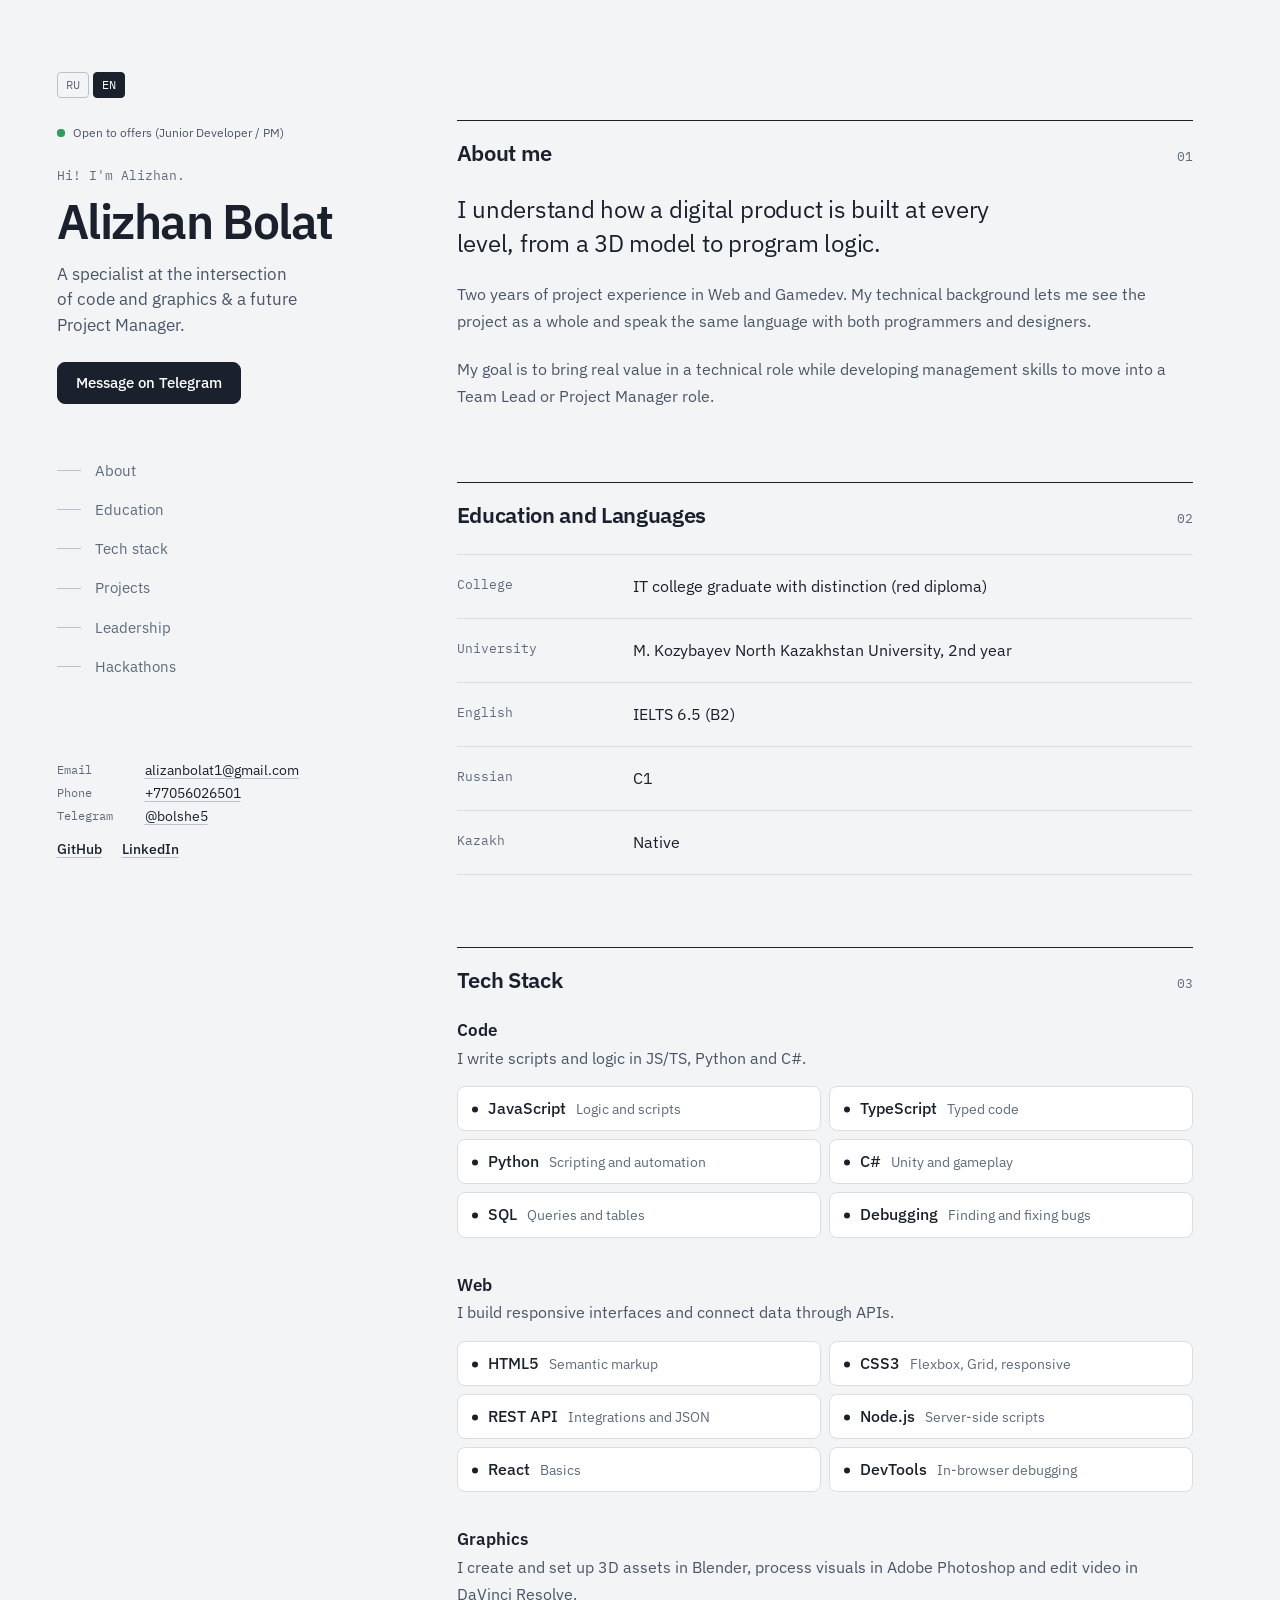
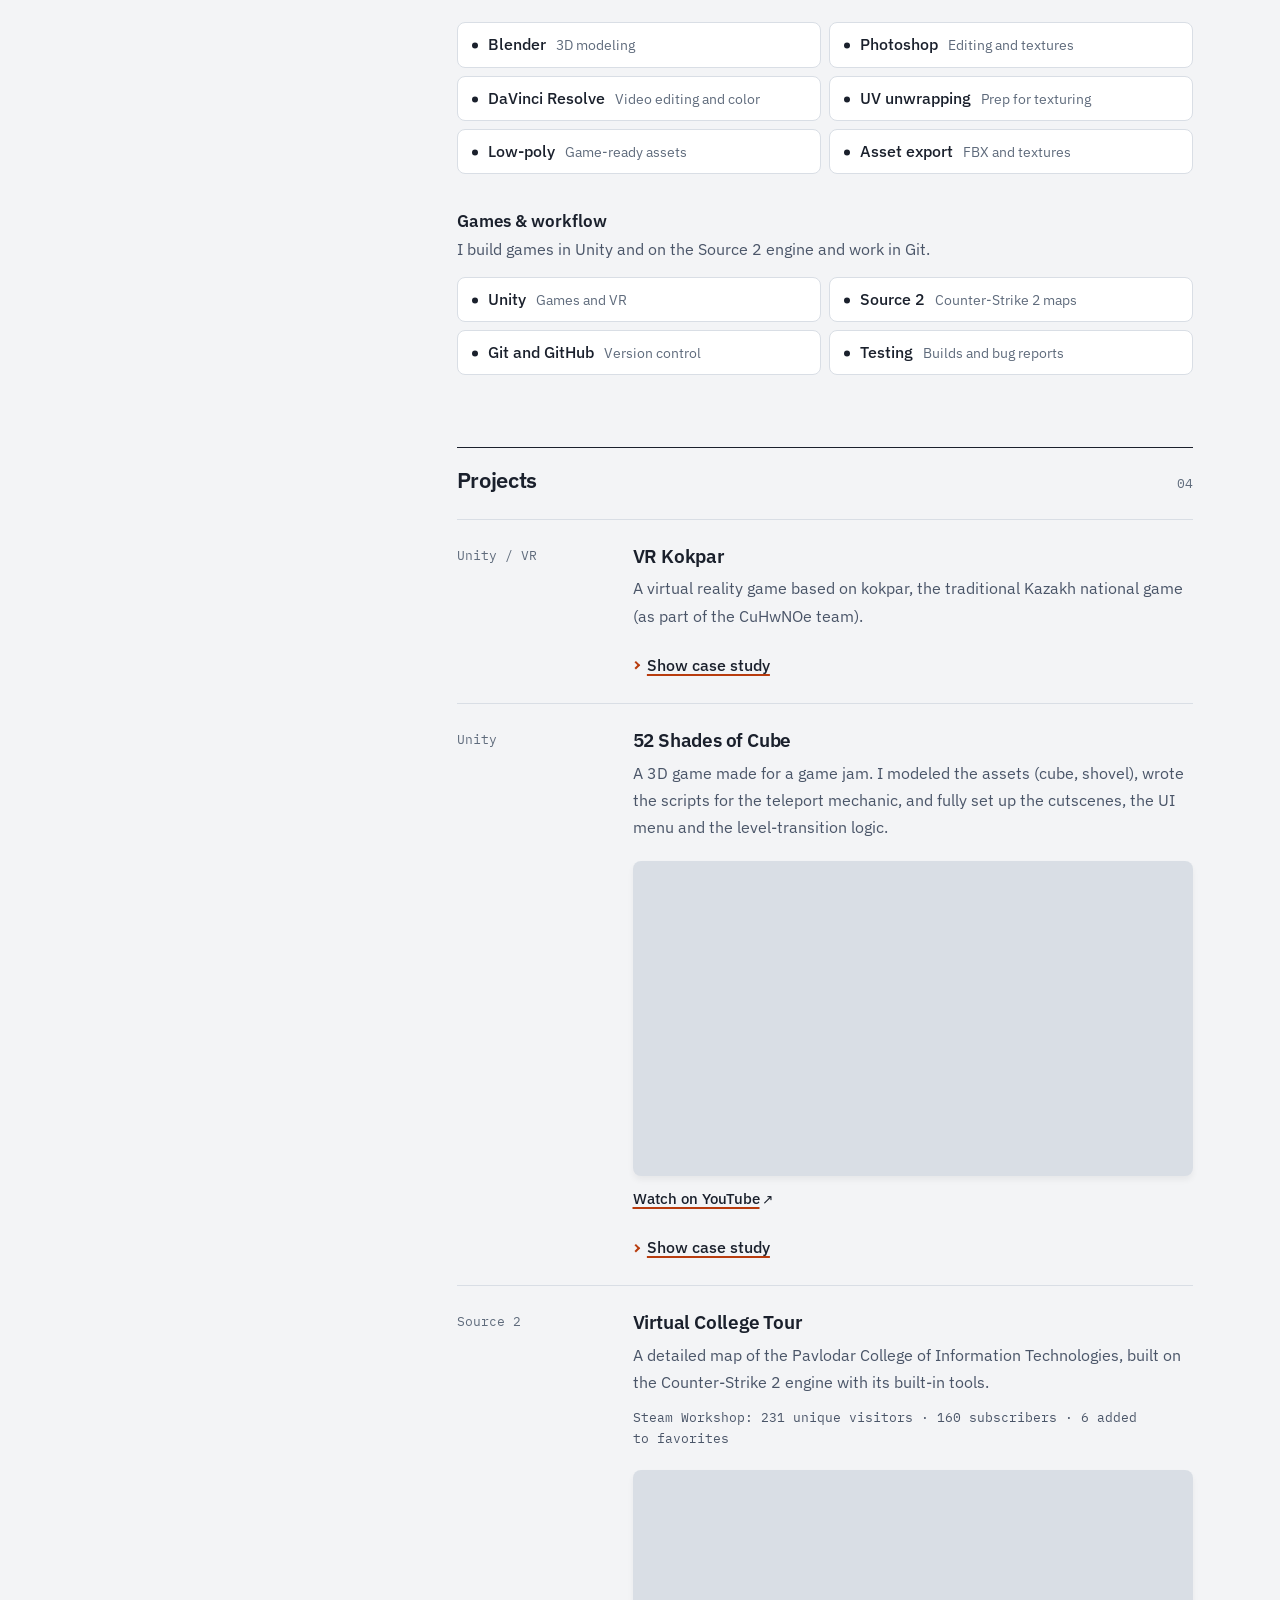
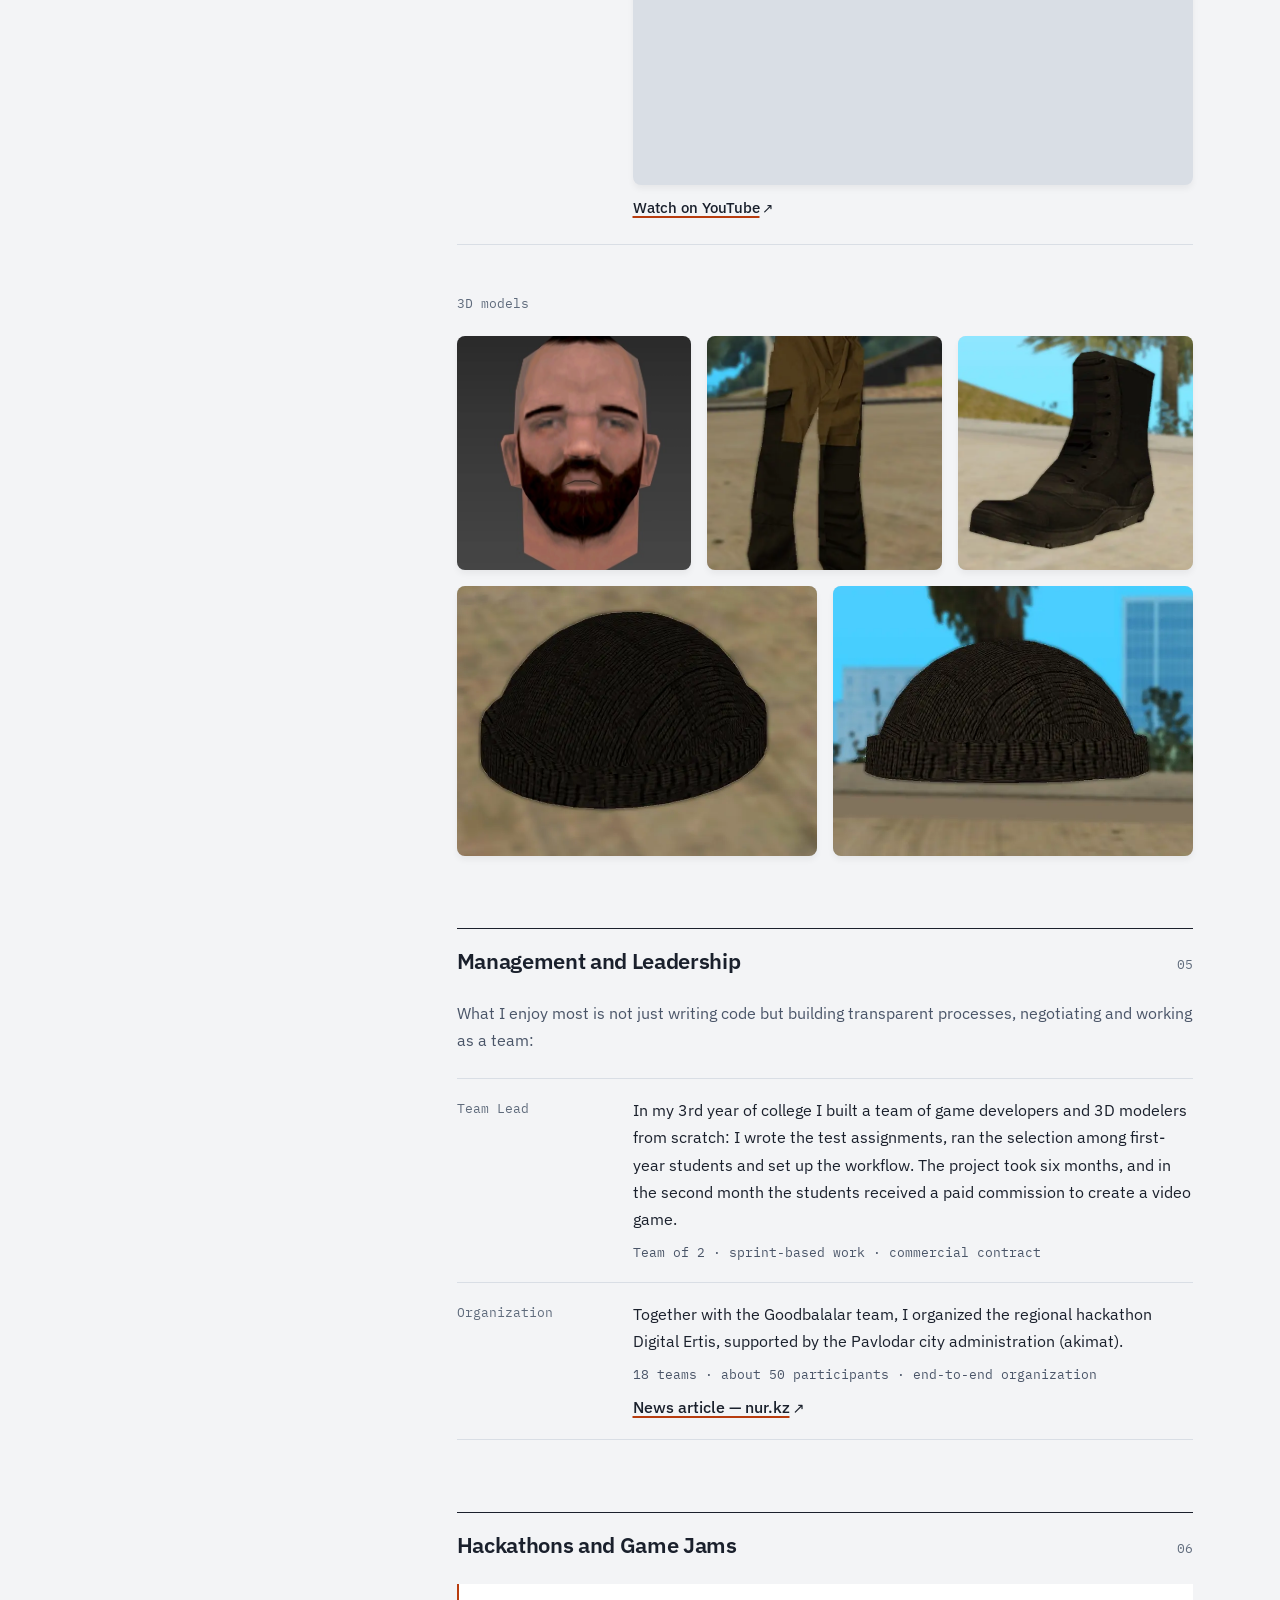
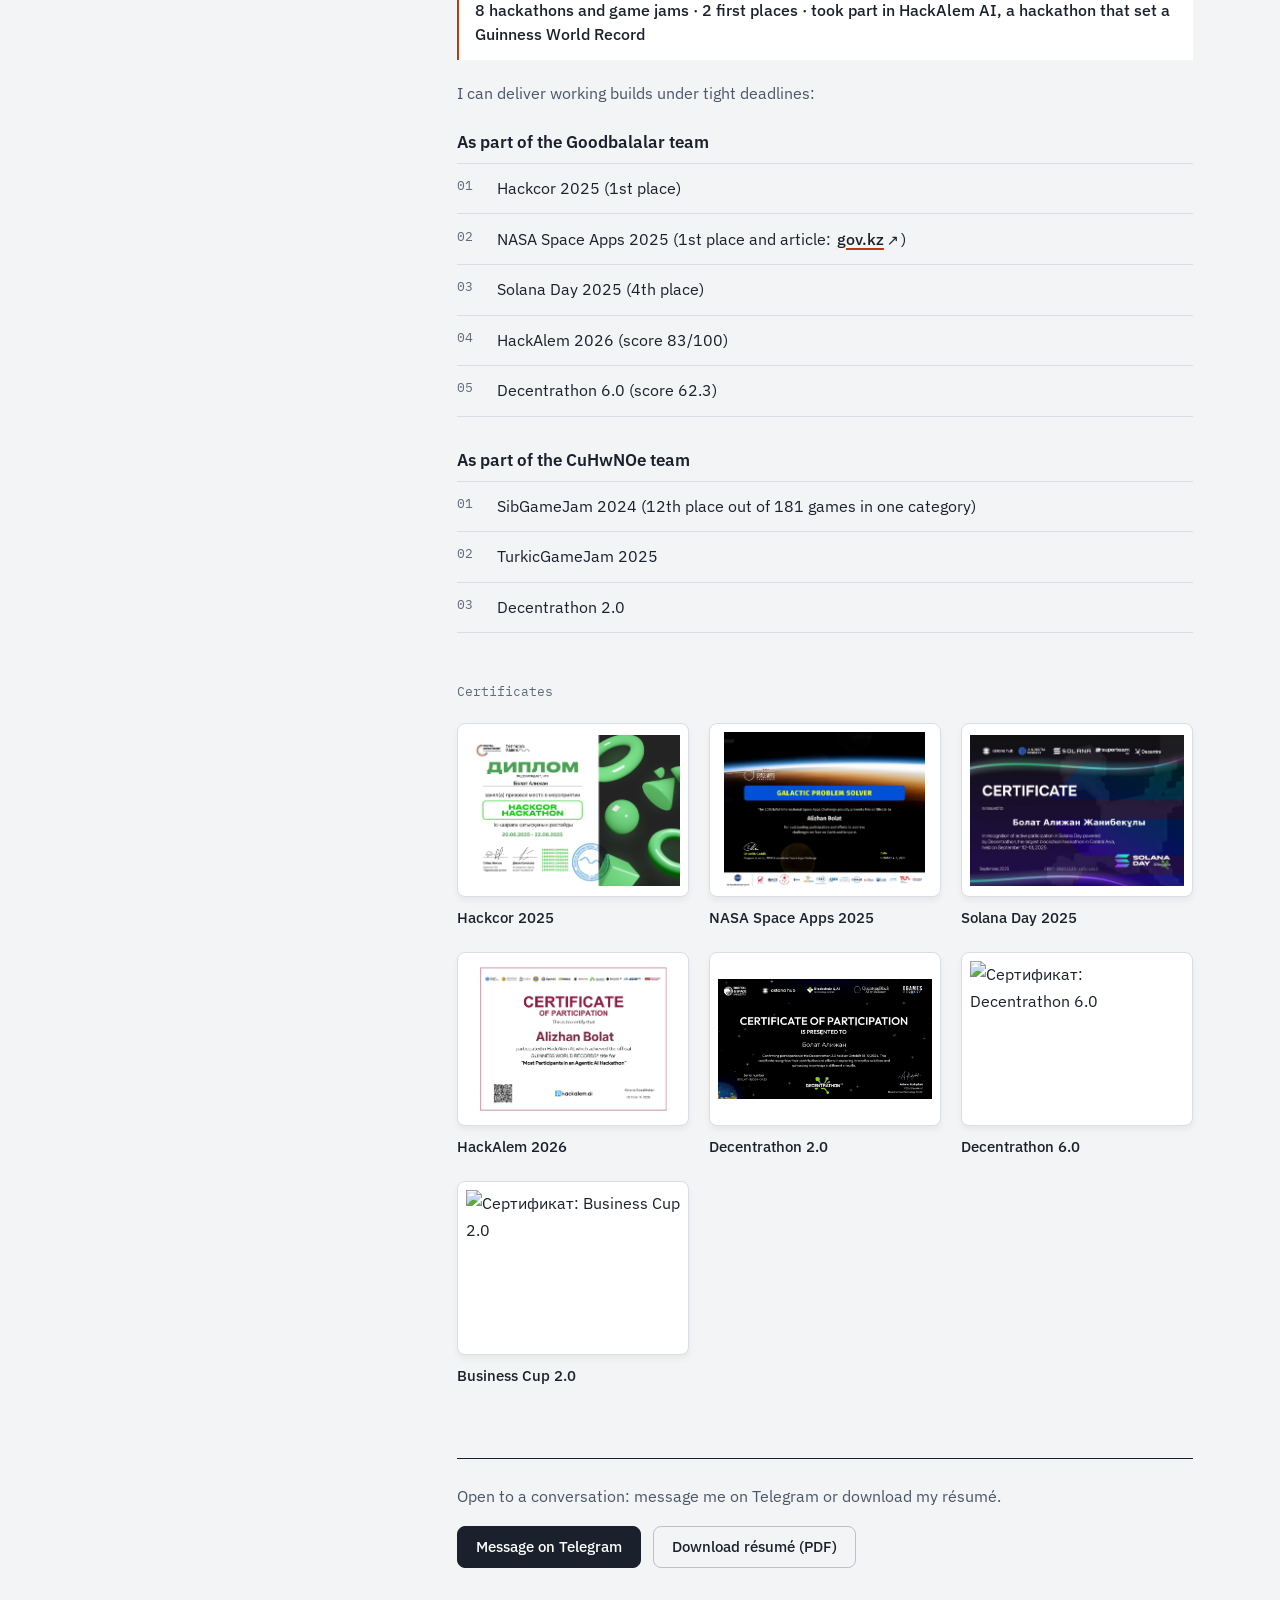
==== commit 0902e44c: "updated decentrathon 6.0 and added new certificate" ====
--- a/en/index.html
+++ b/en/index.html
@@ -33,7 +33,7 @@
   <div class="layout">
     <header class="side">
       <div class="side__top">
-        <nav class="lang" aria-label="Язык / Language"><a href="../index.html" hreflang="ru" lang="ru">RU</a><a href="./index.html" hreflang="en" lang="en" aria-current="true">EN</a></nav>
+        <nav class="lang" aria-label="Язык / Language"><a href="../" hreflang="ru" lang="ru">RU</a><a href="./" hreflang="en" lang="en" aria-current="true">EN</a></nav>
         <p class="status"><span class="status__dot" aria-hidden="true"></span>Open to offers (Junior Developer / PM)</p>
         <p class="side__greeting">Hi! I'm Alizhan.</p>
         <h1 class="side__name">Alizhan Bolat</h1>
@@ -231,7 +231,7 @@
             <li>NASA Space Apps 2025 (1st place and article: <a class="ext" href="https://www.gov.kz/org/pavlodar-edu/press/news/details/1082759?lang=ru" target="_blank" rel="noopener noreferrer">gov.kz</a>)</li>
             <li>Solana Day 2025 (4th place)</li>
             <li>HackAlem 2026 (score 83/100)</li>
-            <li>Decentrathon 6.0 (awaiting results)</li>
+            <li>Decentrathon 6.0 (score 62.3)</li>
           </ol>
         </div>
         <div class="group">
@@ -275,6 +275,18 @@
               <span class="cert__title">Decentrathon 2.0</span>
             </a>
           </li>
+          <li>
+            <a class="cert glightbox" href="./certificates/decentrathon-6-0.webp" data-gallery="certs" data-type="image" data-title="Decentrathon 6.0" data-description='<a href="./certificates/decentrathon-6-0.pdf" target="_blank" rel="noopener">Открыть PDF</a>'>
+              <img class="cert__thumb" src="./certificates/decentrathon-6-0.webp" width="1754" height="1240" loading="lazy" decoding="async" alt="Сертификат: Decentrathon 6.0">
+              <span class="cert__title">Decentrathon 6.0</span>
+            </a>
+          </li>
+          <li>
+            <a class="cert glightbox" href="./certificates/business-cup-2.0-certificate-ms6ZWYvOXMvtEdDkkiq4xQ.webp" data-gallery="certs" data-type="image" data-title="Business Cup 2.0" data-description='<a href="./certificates/business-cup-2.0-certificate-ms6ZWYvOXMvtEdDkkiq4xQ.pdf" target="_blank" rel="noopener">Открыть PDF</a>'>
+              <img class="cert__thumb" src="./certificates/business-cup-2.0-certificate-ms6ZWYvOXMvtEdDkkiq4xQ.webp" width="1754" height="1240" loading="lazy" decoding="async" alt="Сертификат: Business Cup 2.0">
+              <span class="cert__title">Business Cup 2.0</span>
+            </a>
+          </li>
         </ul>
       </section>
 
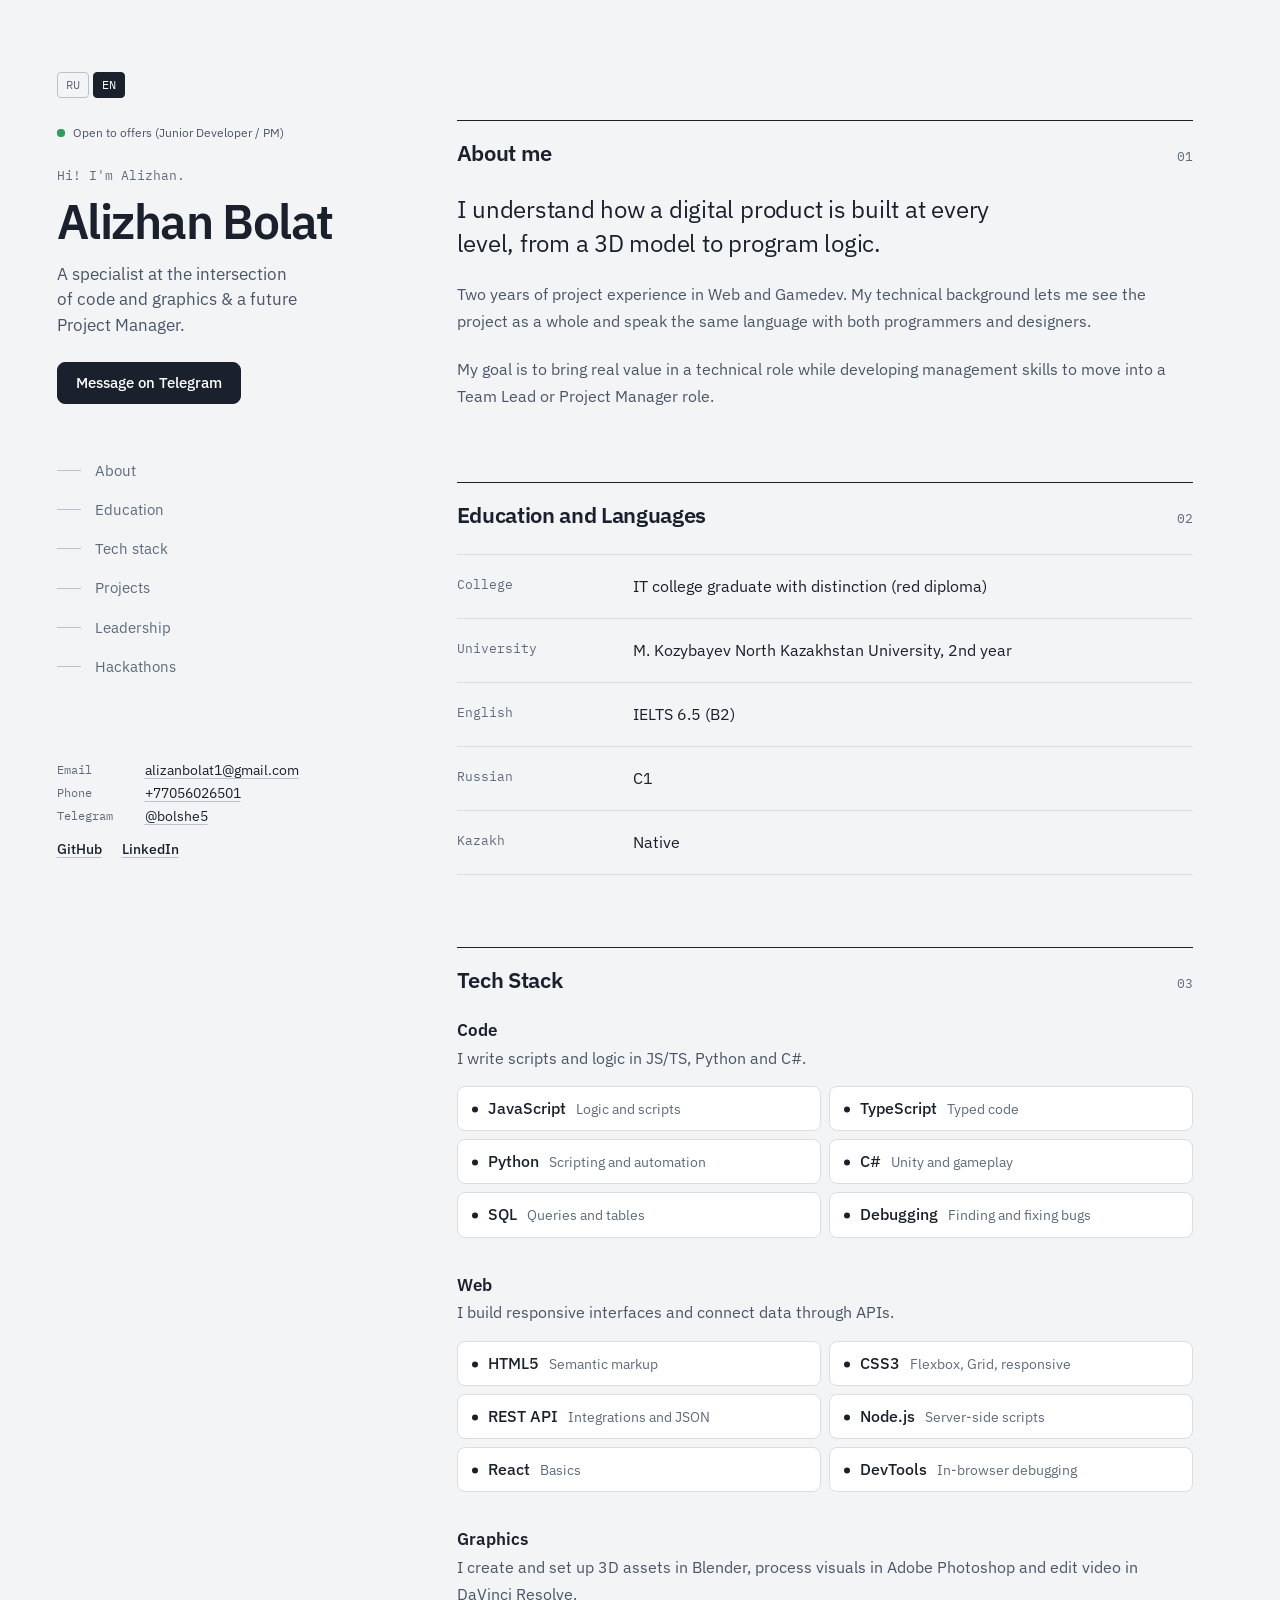
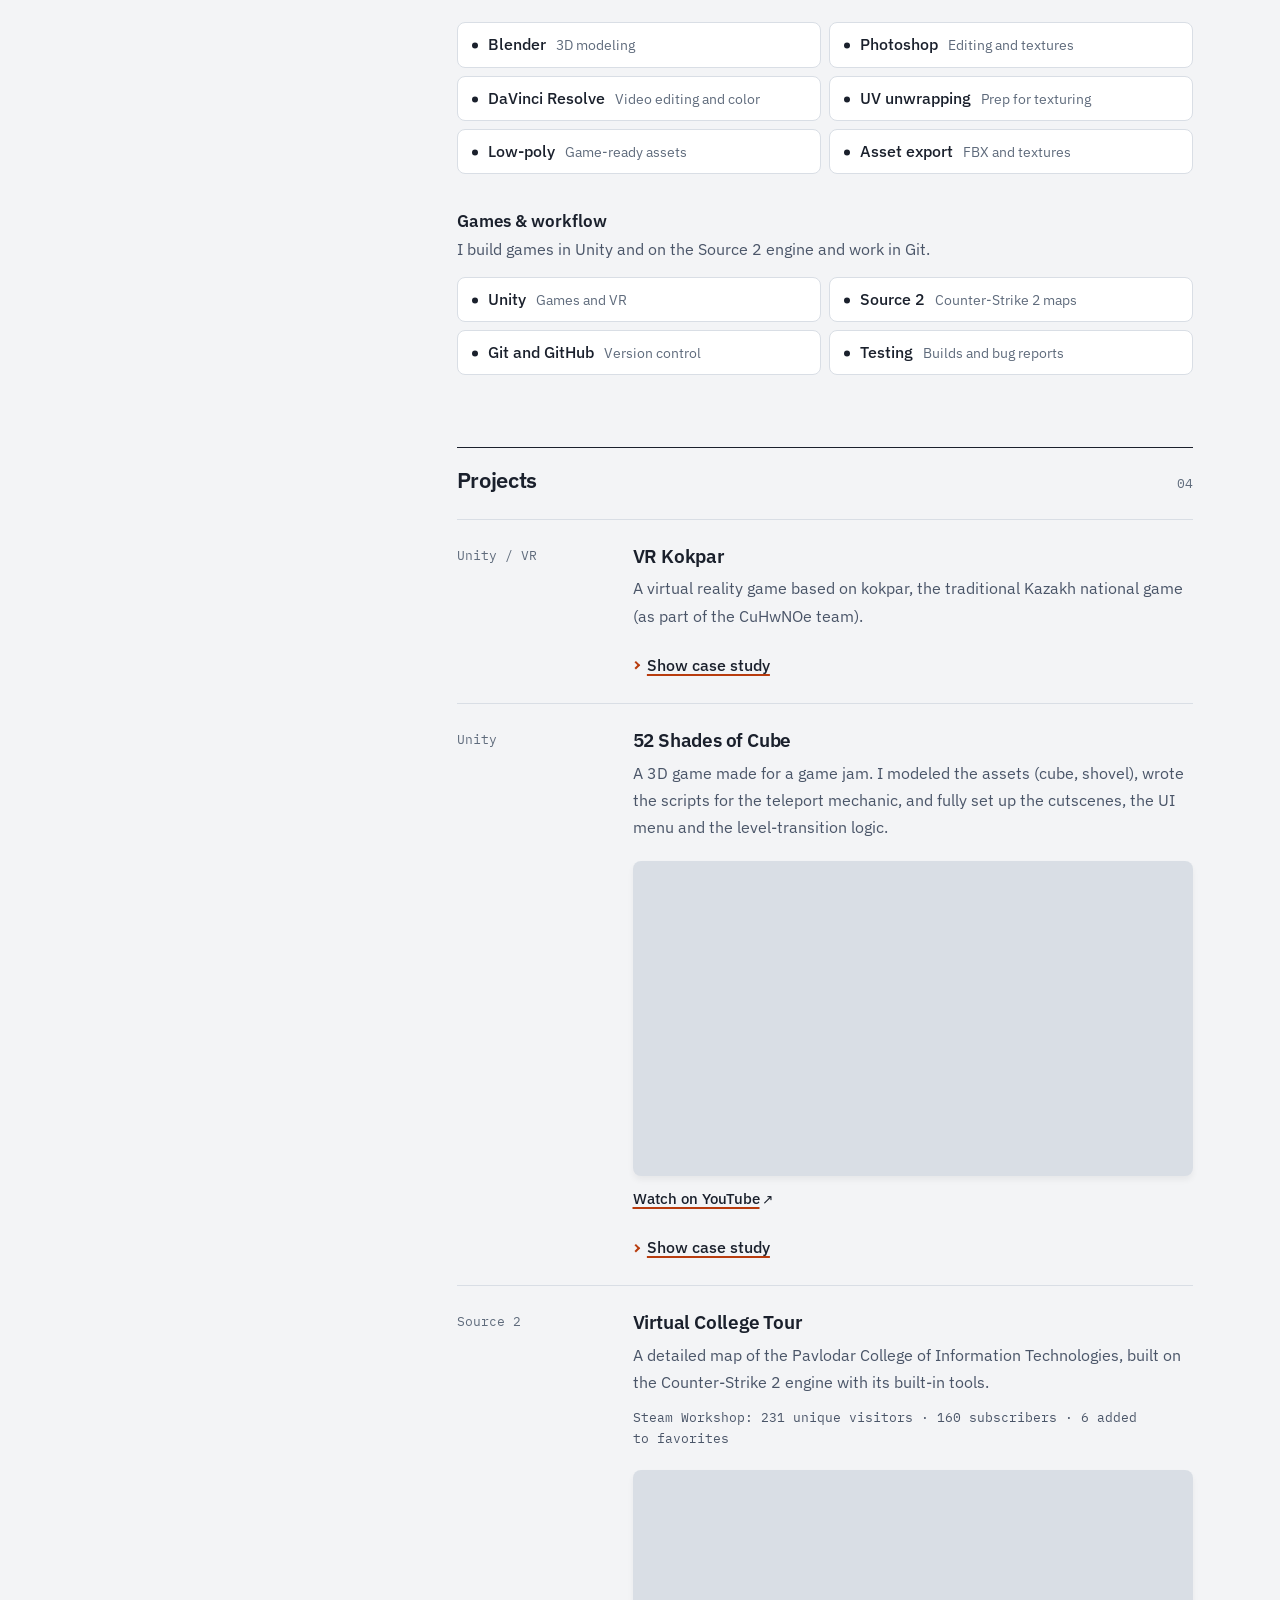
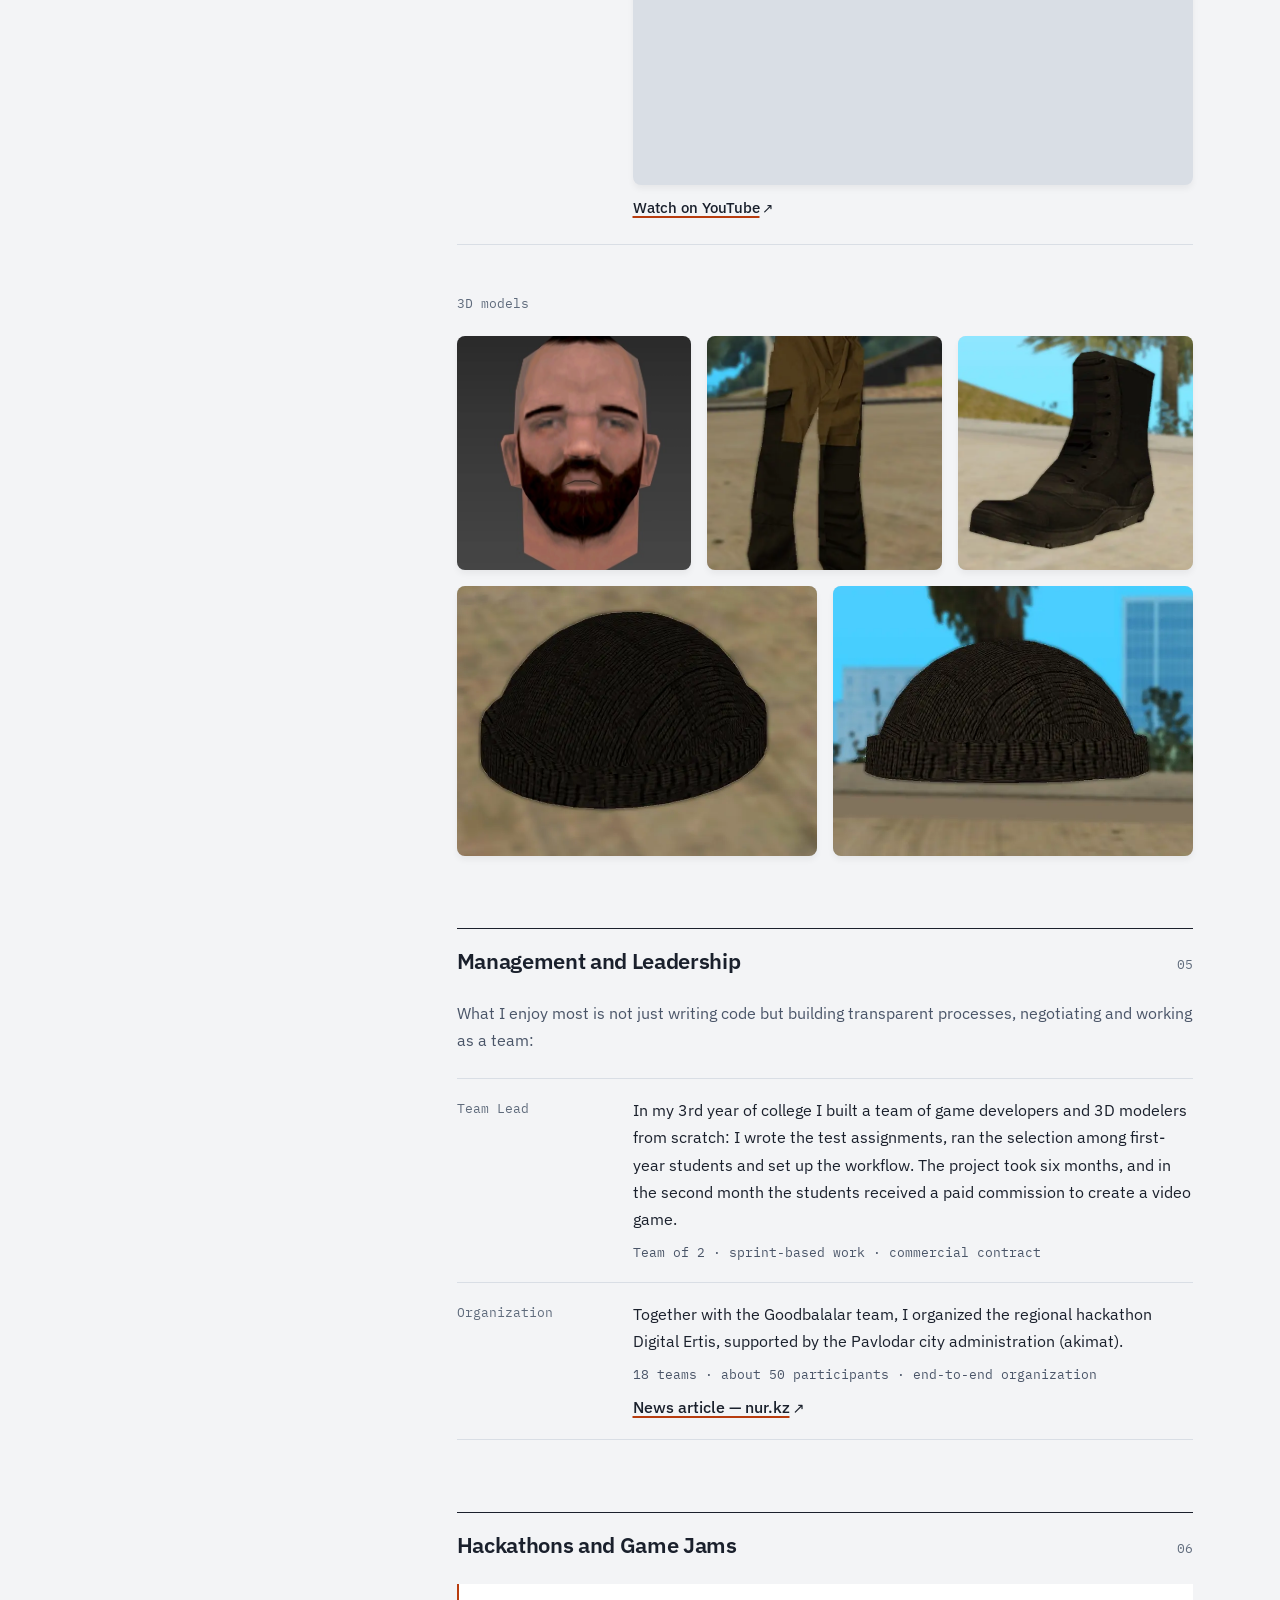
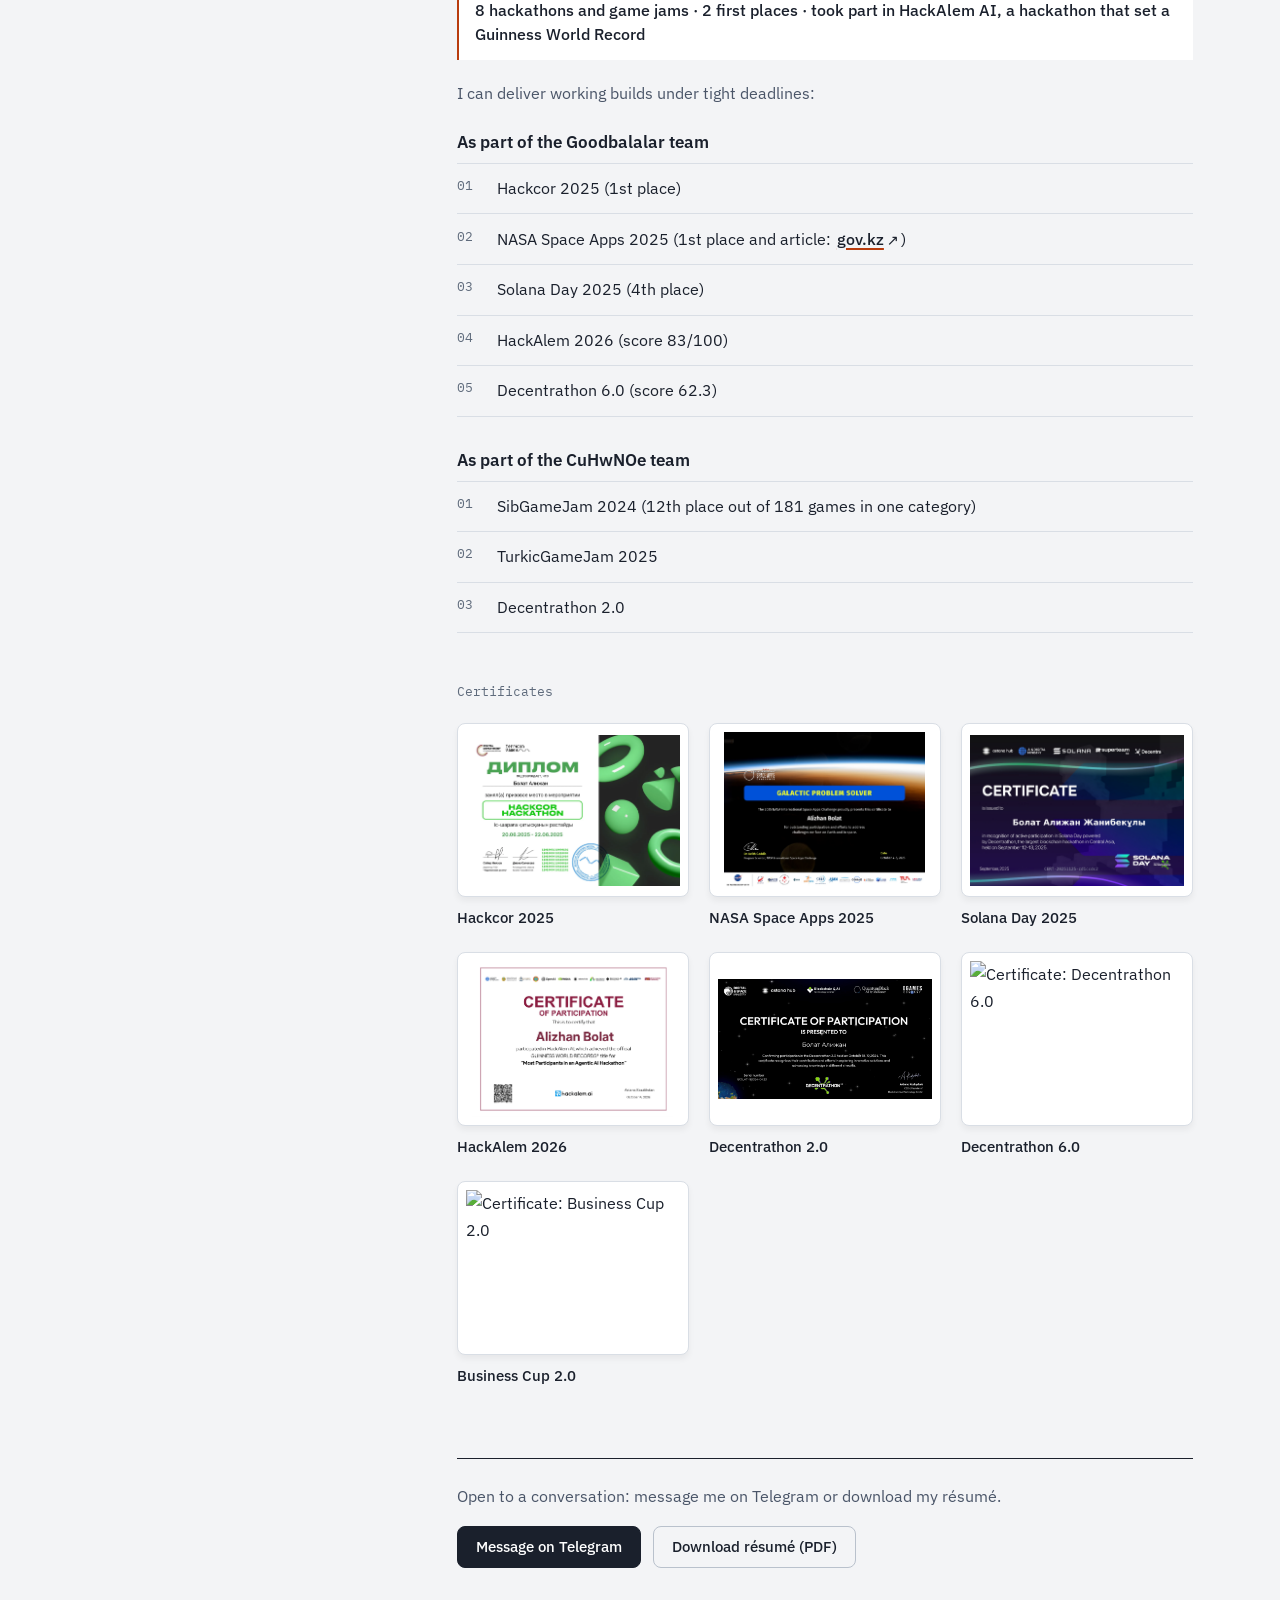
==== commit a66ed0fc: "fixed en version" ====
--- a/en/index.html
+++ b/en/index.html
@@ -276,14 +276,14 @@
             </a>
           </li>
           <li>
-            <a class="cert glightbox" href="./certificates/decentrathon-6-0.webp" data-gallery="certs" data-type="image" data-title="Decentrathon 6.0" data-description='<a href="./certificates/decentrathon-6-0.pdf" target="_blank" rel="noopener">Открыть PDF</a>'>
-              <img class="cert__thumb" src="./certificates/decentrathon-6-0.webp" width="1754" height="1240" loading="lazy" decoding="async" alt="Сертификат: Decentrathon 6.0">
+            <a class="cert glightbox" href="./certificates/decentrathon-6-0.webp" data-gallery="certs" data-type="image" data-title="Decentrathon 6.0" data-description='<a href="./certificates/decentrathon-6-0.pdf" target="_blank" rel="noopener">Open PDF</a>'>
+              <img class="cert__thumb" src="./certificates/decentrathon-6-0.webp" width="1754" height="1240" loading="lazy" decoding="async" alt="Certificate: Decentrathon 6.0">
               <span class="cert__title">Decentrathon 6.0</span>
             </a>
           </li>
           <li>
-            <a class="cert glightbox" href="./certificates/business-cup-2.0-certificate-ms6ZWYvOXMvtEdDkkiq4xQ.webp" data-gallery="certs" data-type="image" data-title="Business Cup 2.0" data-description='<a href="./certificates/business-cup-2.0-certificate-ms6ZWYvOXMvtEdDkkiq4xQ.pdf" target="_blank" rel="noopener">Открыть PDF</a>'>
-              <img class="cert__thumb" src="./certificates/business-cup-2.0-certificate-ms6ZWYvOXMvtEdDkkiq4xQ.webp" width="1754" height="1240" loading="lazy" decoding="async" alt="Сертификат: Business Cup 2.0">
+            <a class="cert glightbox" href="./certificates/business-cup-2.0-certificate-ms6ZWYvOXMvtEdDkkiq4xQ.webp" data-gallery="certs" data-type="image" data-title="Business Cup 2.0" data-description='<a href="./certificates/business-cup-2.0-certificate-ms6ZWYvOXMvtEdDkkiq4xQ.pdf" target="_blank" rel="noopener">Open PDF</a>'>
+              <img class="cert__thumb" src="./certificates/business-cup-2.0-certificate-ms6ZWYvOXMvtEdDkkiq4xQ.webp" width="1754" height="1240" loading="lazy" decoding="async" alt="Certificate: Business Cup 2.0">
               <span class="cert__title">Business Cup 2.0</span>
             </a>
           </li>
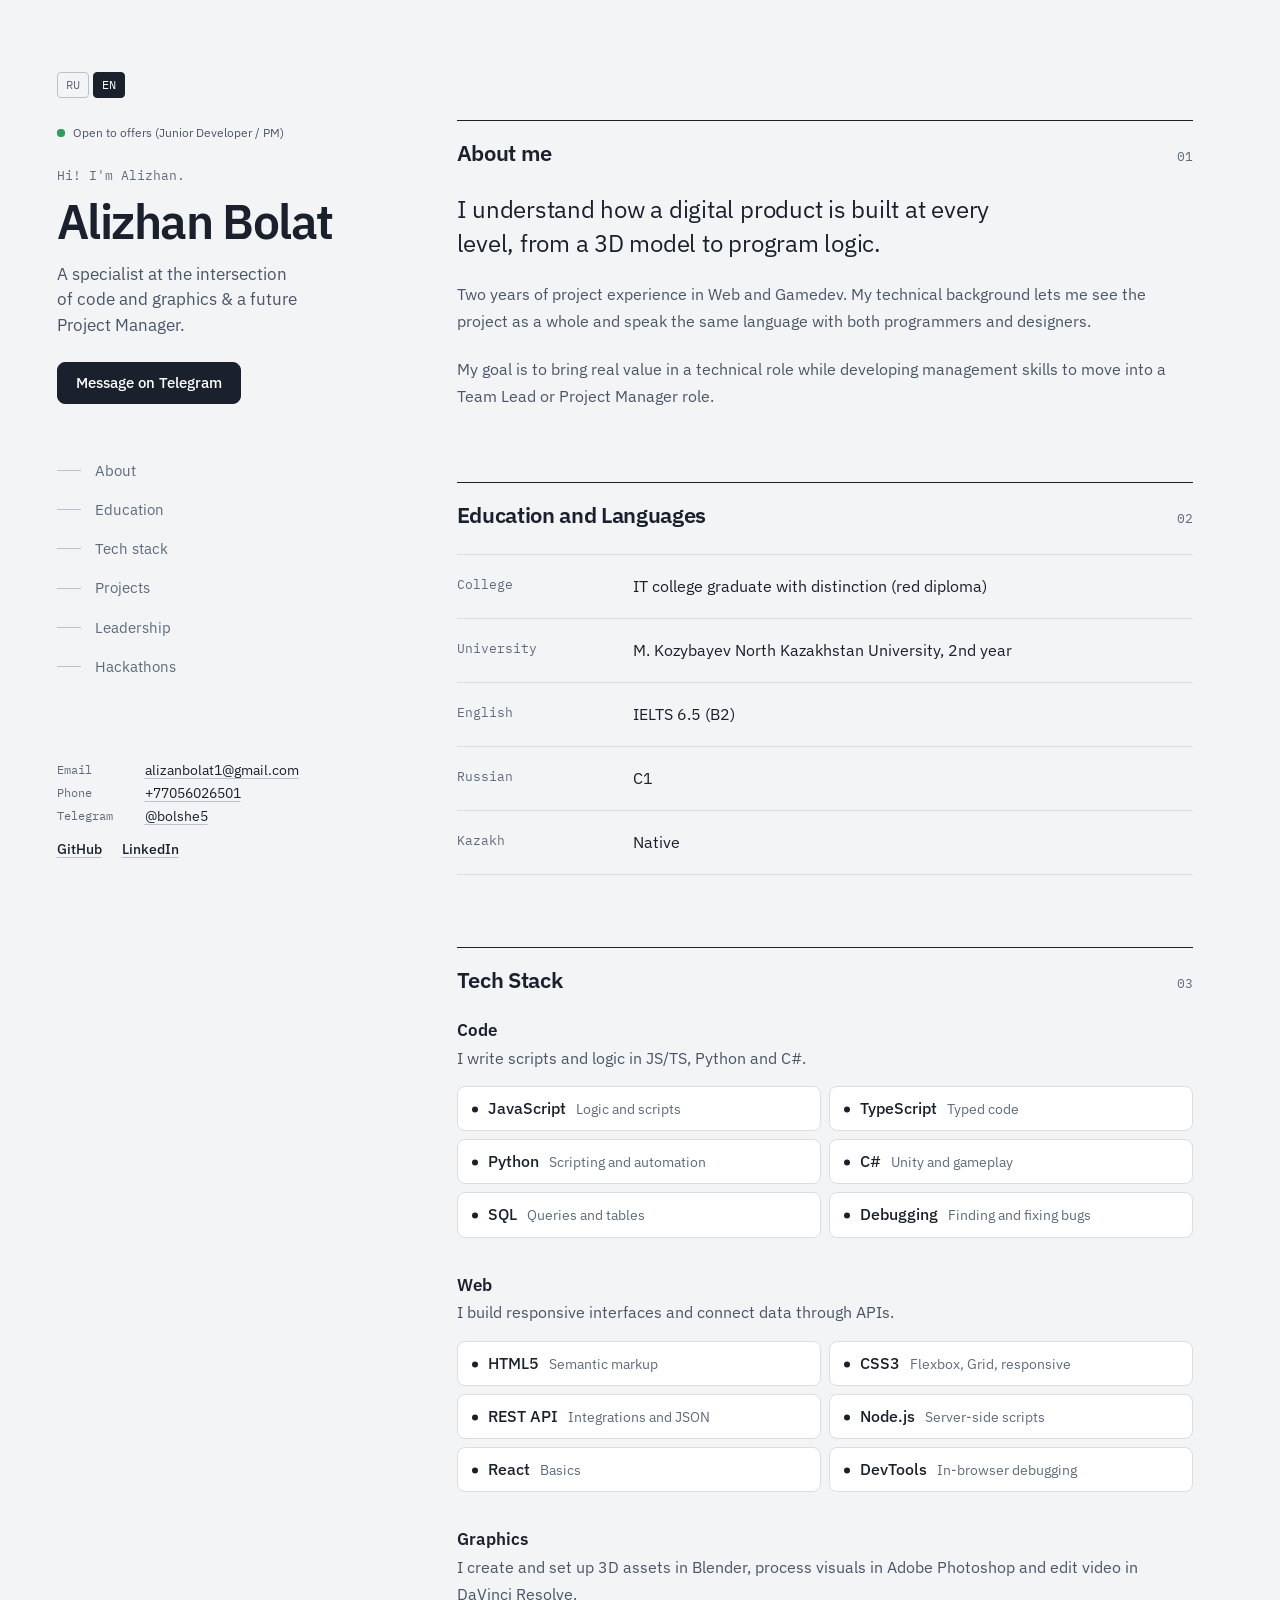
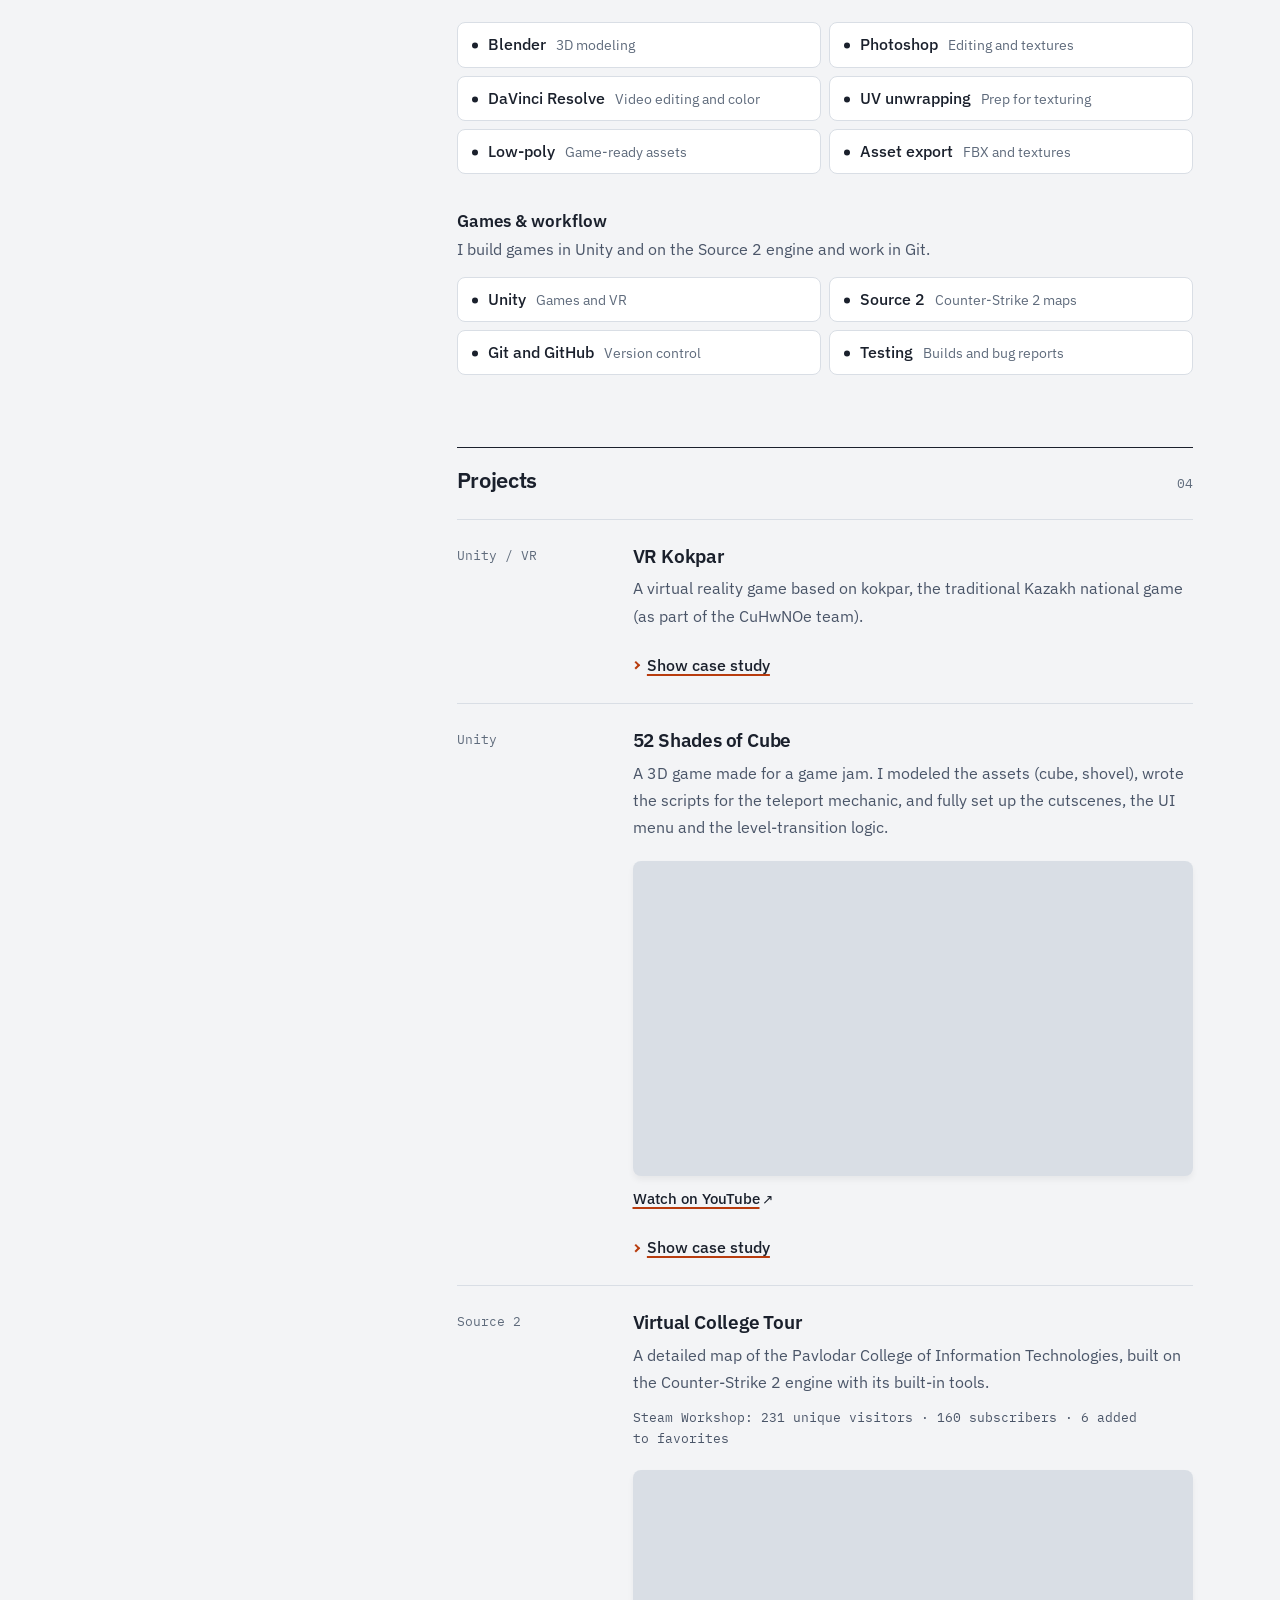
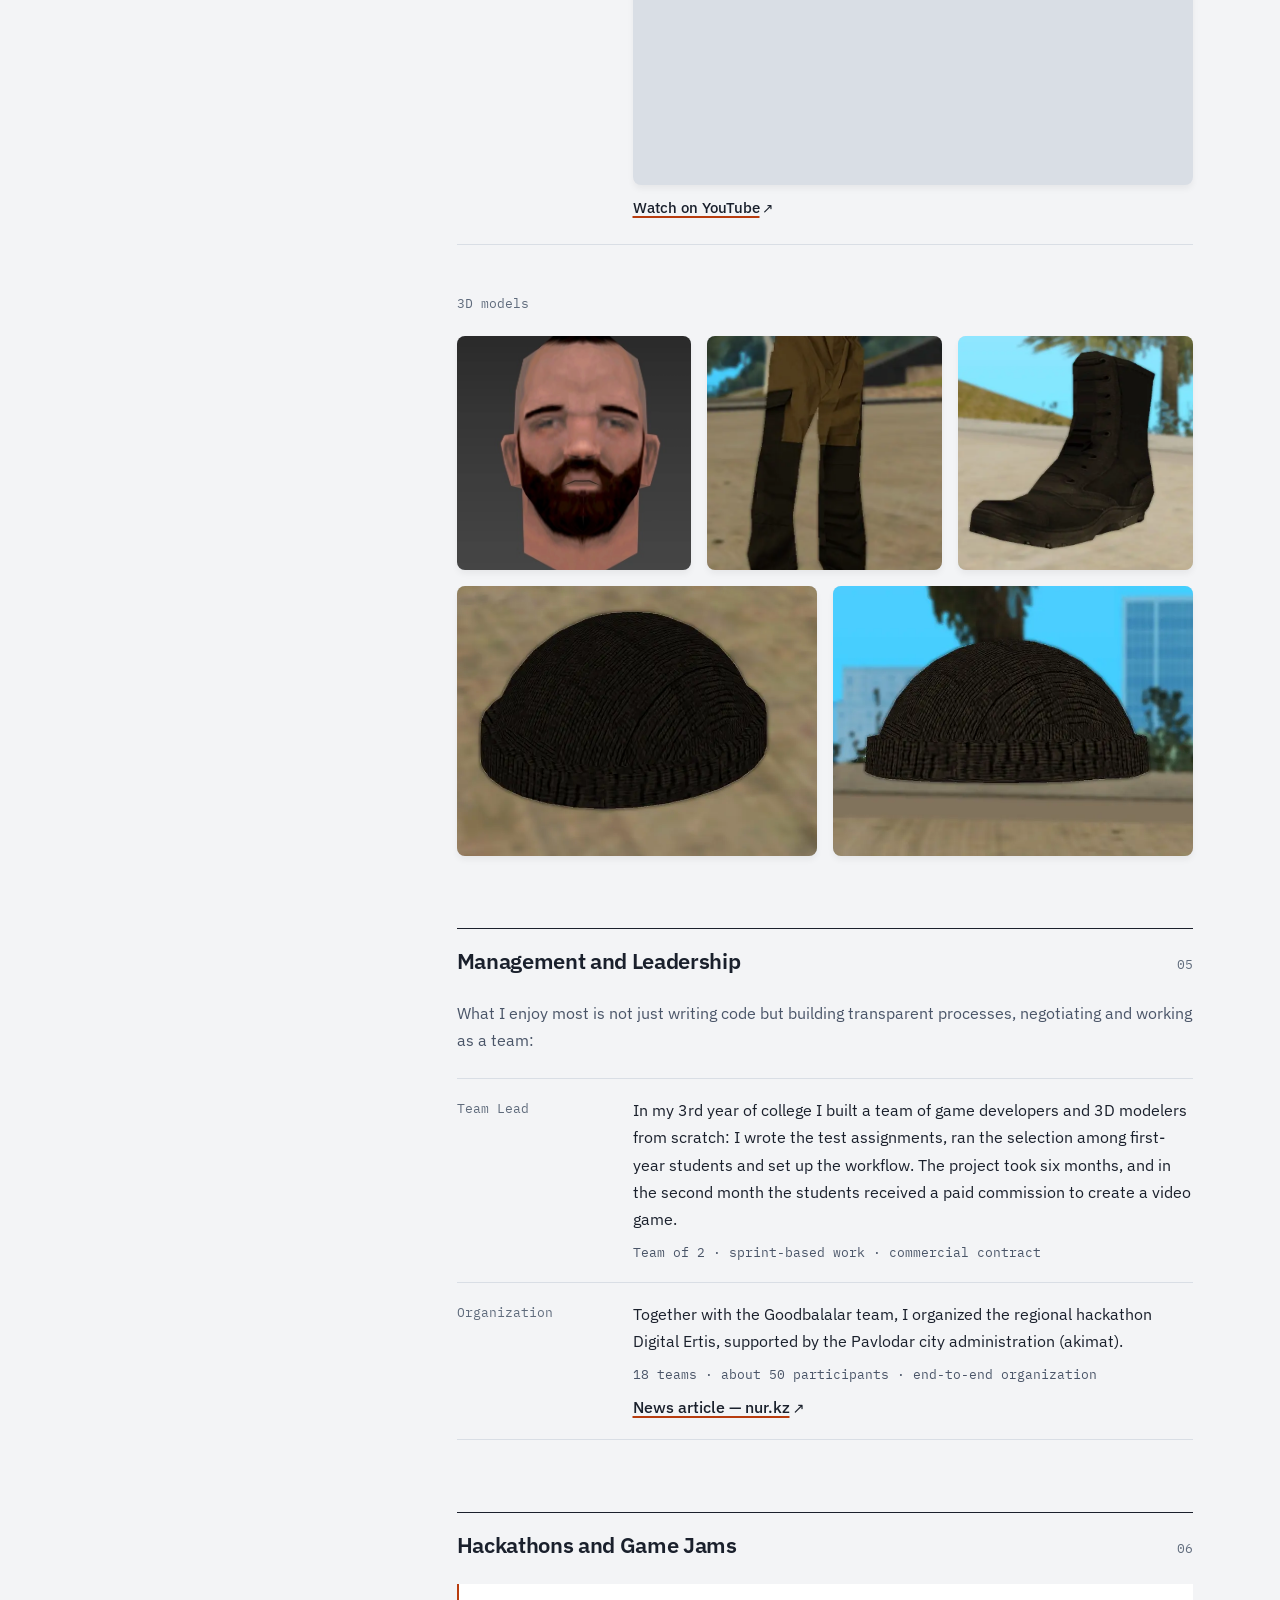
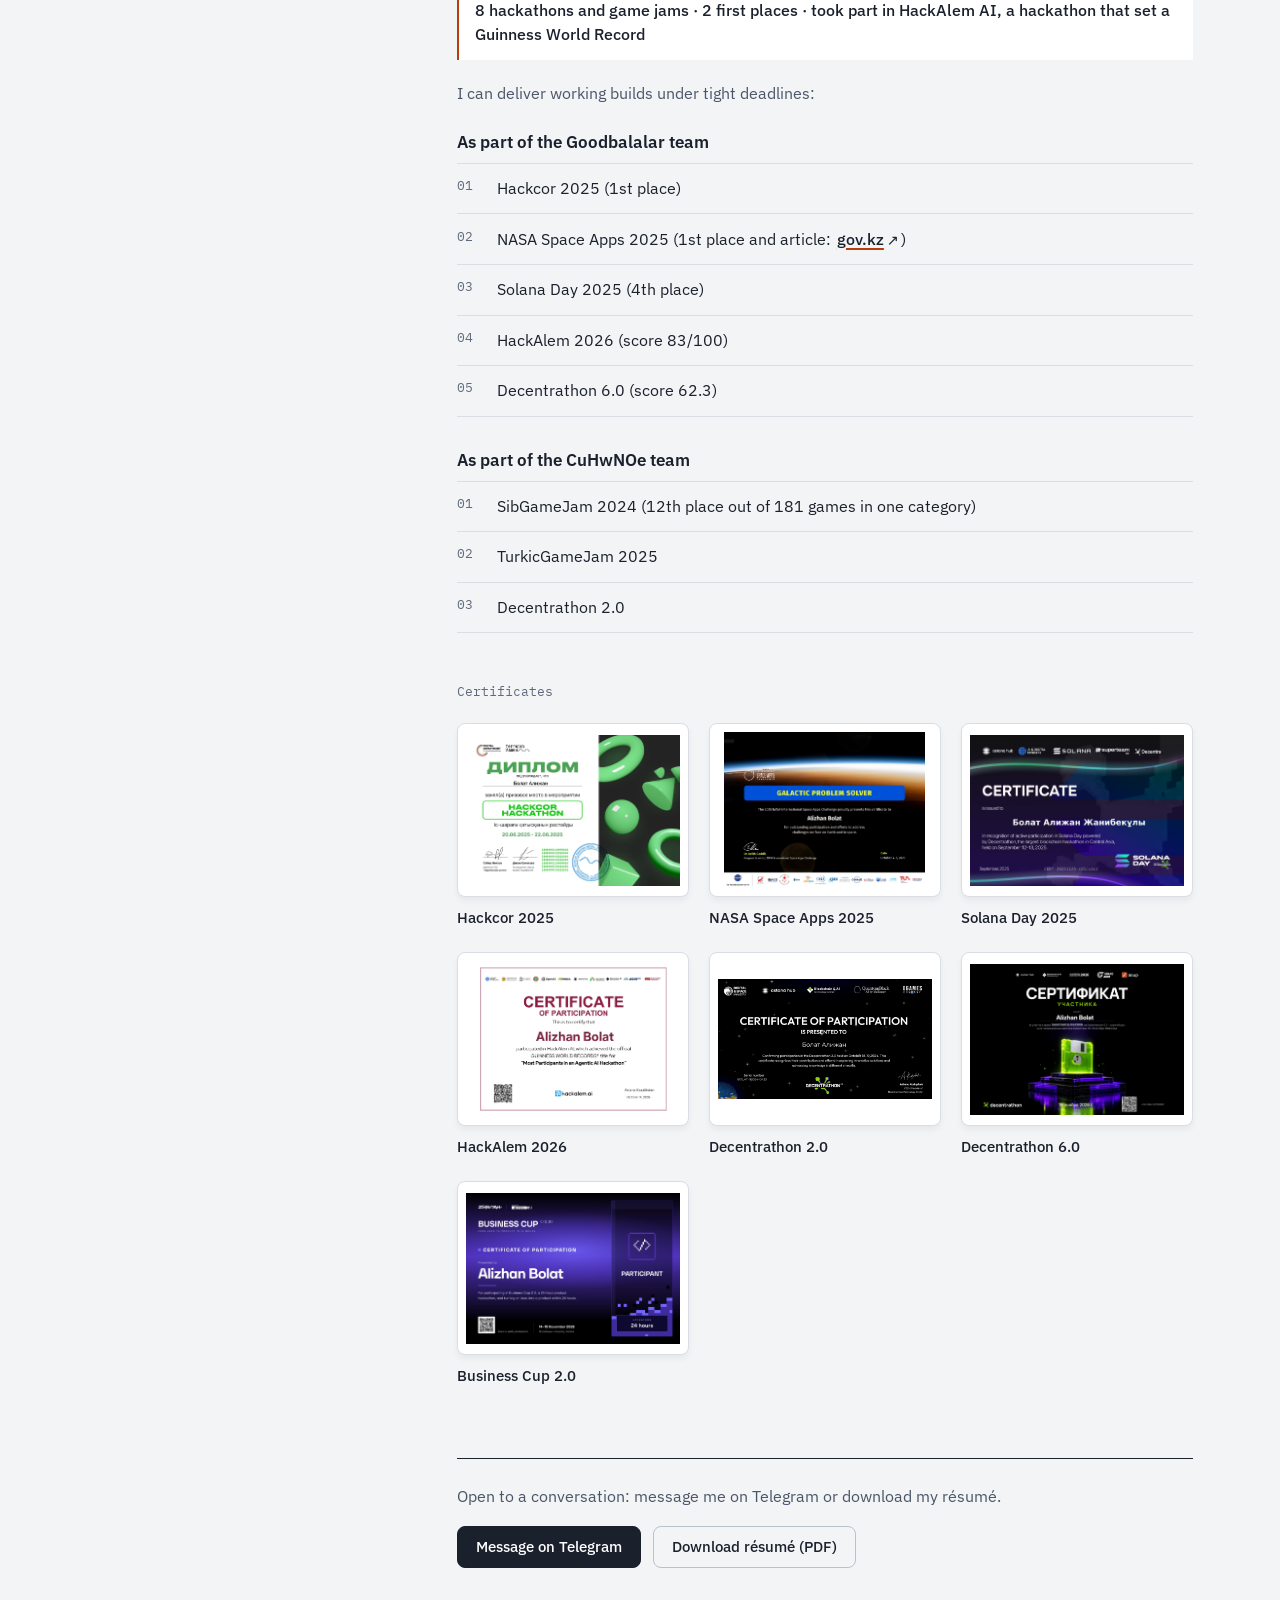
==== commit 33d52b31: "fixed en version 2.0" ====
--- a/en/index.html
+++ b/en/index.html
@@ -276,14 +276,14 @@
             </a>
           </li>
           <li>
-            <a class="cert glightbox" href="./certificates/decentrathon-6-0.webp" data-gallery="certs" data-type="image" data-title="Decentrathon 6.0" data-description='<a href="./certificates/decentrathon-6-0.pdf" target="_blank" rel="noopener">Open PDF</a>'>
-              <img class="cert__thumb" src="./certificates/decentrathon-6-0.webp" width="1754" height="1240" loading="lazy" decoding="async" alt="Certificate: Decentrathon 6.0">
+            <a class="cert glightbox" href="../certificates/decentrathon-6-0.webp" data-gallery="certs" data-type="image" data-title="Decentrathon 6.0" data-description='<a href="../certificates/decentrathon-6-0.pdf" target="_blank" rel="noopener">Open PDF</a>'>
+              <img class="cert__thumb" src="../certificates/decentrathon-6-0.webp" width="1754" height="1240" loading="lazy" decoding="async" alt="Certificate: Decentrathon 6.0">
               <span class="cert__title">Decentrathon 6.0</span>
             </a>
           </li>
           <li>
-            <a class="cert glightbox" href="./certificates/business-cup-2.0-certificate-ms6ZWYvOXMvtEdDkkiq4xQ.webp" data-gallery="certs" data-type="image" data-title="Business Cup 2.0" data-description='<a href="./certificates/business-cup-2.0-certificate-ms6ZWYvOXMvtEdDkkiq4xQ.pdf" target="_blank" rel="noopener">Open PDF</a>'>
-              <img class="cert__thumb" src="./certificates/business-cup-2.0-certificate-ms6ZWYvOXMvtEdDkkiq4xQ.webp" width="1754" height="1240" loading="lazy" decoding="async" alt="Certificate: Business Cup 2.0">
+            <a class="cert glightbox" href="../certificates/business-cup-2.0-certificate-ms6ZWYvOXMvtEdDkkiq4xQ.webp" data-gallery="certs" data-type="image" data-title="Business Cup 2.0" data-description='<a href="../certificates/business-cup-2.0-certificate-ms6ZWYvOXMvtEdDkkiq4xQ.pdf" target="_blank" rel="noopener">Open PDF</a>'>
+              <img class="cert__thumb" src="../certificates/business-cup-2.0-certificate-ms6ZWYvOXMvtEdDkkiq4xQ.webp" width="1754" height="1240" loading="lazy" decoding="async" alt="Certificate: Business Cup 2.0">
               <span class="cert__title">Business Cup 2.0</span>
             </a>
           </li>
